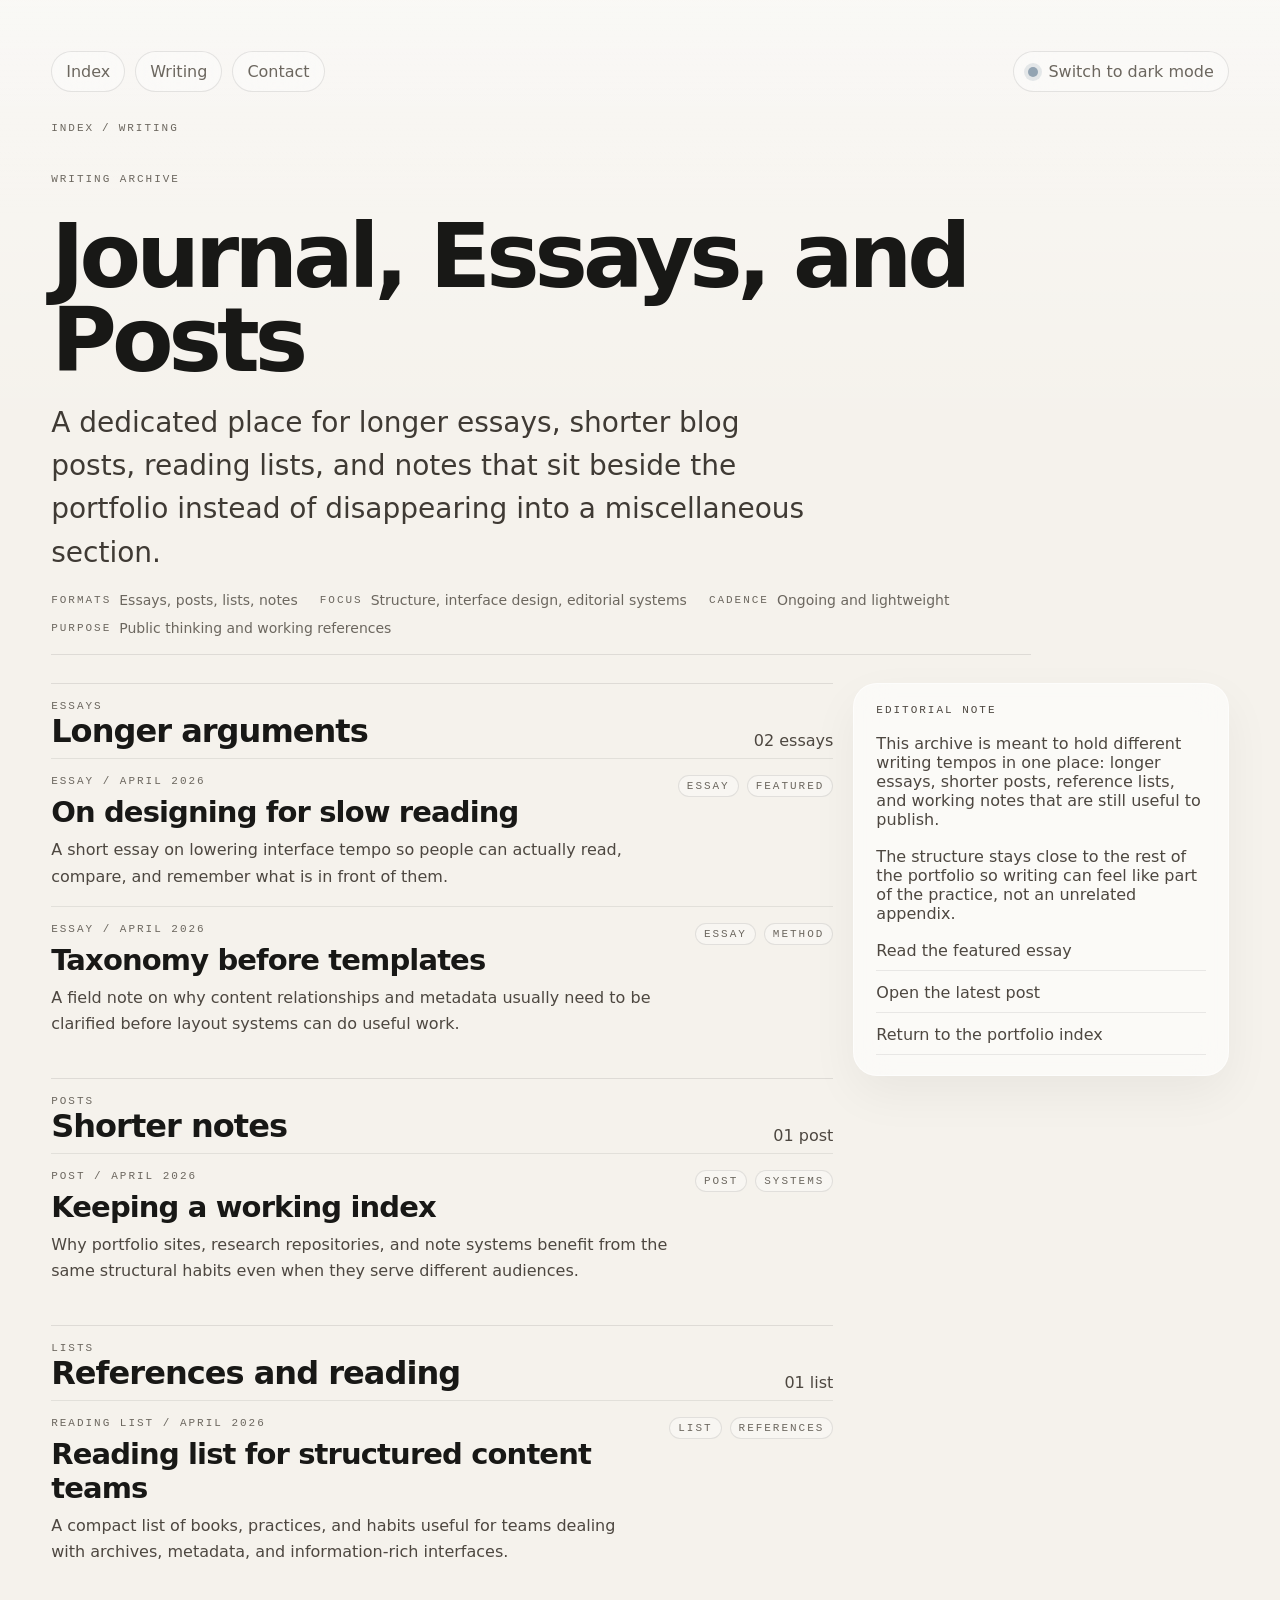
==== writing/index.html @ 93dd73b3 "Add theme toggle and writing archive" ====
<!DOCTYPE html>
<html lang="en">
<head>
  <meta charset="UTF-8">
  <meta name="viewport" content="width=device-width, initial-scale=1.0">
  <title>Writing Archive | Your Name</title>
  <meta
    name="description"
    content="Writing archive for essays, blog posts, notes, and reading lists."
  >
  <script>
    (function () {
      try {
        const storedTheme = localStorage.getItem("portfolio-theme");
        const theme = storedTheme || (window.matchMedia("(prefers-color-scheme: dark)").matches ? "dark" : "light");
        document.documentElement.dataset.theme = theme;
      } catch (error) {
        document.documentElement.dataset.theme = "light";
      }
    }());
  </script>
  <link rel="stylesheet" href="../styles.css">
</head>
<body class="detail-page writing-page">
  <div class="page-shell">
    <div class="utility-bar" aria-label="Site utilities">
      <nav class="utility-links" aria-label="Primary links">
        <a href="../index.html">Index</a>
        <a href="index.html">Writing</a>
        <a href="../index.html#contact">Contact</a>
      </nav>
      <button class="theme-toggle" type="button" data-theme-toggle aria-pressed="false">
        <span data-theme-label>Switch to dark mode</span>
      </button>
    </div>

    <nav class="breadcrumbs" aria-label="Breadcrumbs">
      <a href="../index.html">Index</a>
      <span>/</span>
      <span>Writing</span>
    </nav>

    <header class="detail-hero">
      <p class="detail-label">Writing Archive</p>
      <h1 class="detail-title">Journal, Essays, and Posts</h1>
      <p class="detail-summary">
        A dedicated place for longer essays, shorter blog posts, reading lists, and notes
        that sit beside the portfolio instead of disappearing into a miscellaneous section.
      </p>
      <div class="meta-row" aria-label="Writing metadata">
        <span><span class="meta-label">Formats</span> Essays, posts, lists, notes</span>
        <span><span class="meta-label">Focus</span> Structure, interface design, editorial systems</span>
        <span><span class="meta-label">Cadence</span> Ongoing and lightweight</span>
        <span><span class="meta-label">Purpose</span> Public thinking and working references</span>
      </div>
    </header>

    <main class="detail-main">
      <section class="writing-layout" aria-label="Writing archive layout">
        <div class="archive-column">
          <section class="archive-group" aria-labelledby="essays-heading">
            <div class="archive-group-head">
              <div>
                <p class="eyebrow">Essays</p>
                <h2 id="essays-heading" class="archive-group-title">Longer arguments</h2>
              </div>
              <p class="archive-group-note">02 essays</p>
            </div>

            <a class="archive-row" href="on-designing-for-slow-reading.html">
              <div class="archive-main">
                <p class="archive-meta">Essay / April 2026</p>
                <h3 class="archive-title">On designing for slow reading</h3>
                <p class="archive-summary">A short essay on lowering interface tempo so people can actually read, compare, and remember what is in front of them.</p>
              </div>
              <div class="item-meta">
                <span class="chip">essay</span>
                <span class="chip">featured</span>
              </div>
            </a>

            <a class="archive-row" href="taxonomy-before-templates.html">
              <div class="archive-main">
                <p class="archive-meta">Essay / April 2026</p>
                <h3 class="archive-title">Taxonomy before templates</h3>
                <p class="archive-summary">A field note on why content relationships and metadata usually need to be clarified before layout systems can do useful work.</p>
              </div>
              <div class="item-meta">
                <span class="chip">essay</span>
                <span class="chip">method</span>
              </div>
            </a>
          </section>

          <section class="archive-group" aria-labelledby="posts-heading">
            <div class="archive-group-head">
              <div>
                <p class="eyebrow">Posts</p>
                <h2 id="posts-heading" class="archive-group-title">Shorter notes</h2>
              </div>
              <p class="archive-group-note">01 post</p>
            </div>

            <a class="archive-row" href="keeping-a-working-index.html">
              <div class="archive-main">
                <p class="archive-meta">Post / April 2026</p>
                <h3 class="archive-title">Keeping a working index</h3>
                <p class="archive-summary">Why portfolio sites, research repositories, and note systems benefit from the same structural habits even when they serve different audiences.</p>
              </div>
              <div class="item-meta">
                <span class="chip">post</span>
                <span class="chip">systems</span>
              </div>
            </a>
          </section>

          <section class="archive-group" aria-labelledby="lists-heading">
            <div class="archive-group-head">
              <div>
                <p class="eyebrow">Lists</p>
                <h2 id="lists-heading" class="archive-group-title">References and reading</h2>
              </div>
              <p class="archive-group-note">01 list</p>
            </div>

            <a class="archive-row" href="reading-list-for-structured-content-teams.html">
              <div class="archive-main">
                <p class="archive-meta">Reading list / April 2026</p>
                <h3 class="archive-title">Reading list for structured content teams</h3>
                <p class="archive-summary">A compact list of books, practices, and habits useful for teams dealing with archives, metadata, and information-rich interfaces.</p>
              </div>
              <div class="item-meta">
                <span class="chip">list</span>
                <span class="chip">references</span>
              </div>
            </a>
          </section>
        </div>

        <aside class="glass-panel archive-sidebar" aria-label="Writing archive notes">
          <p class="eyebrow">Editorial Note</p>
          <p>
            This archive is meant to hold different writing tempos in one place: longer essays,
            shorter posts, reference lists, and working notes that are still useful to publish.
          </p>
          <p>
            The structure stays close to the rest of the portfolio so writing can feel like part of the practice,
            not an unrelated appendix.
          </p>
          <div class="archive-links">
            <a href="on-designing-for-slow-reading.html">Read the featured essay</a>
            <a href="keeping-a-working-index.html">Open the latest post</a>
            <a href="../index.html">Return to the portfolio index</a>
          </div>
        </aside>
      </section>
    </main>
  </div>

  <script src="../theme.js"></script>
</body>
</html>
---- styles.css ----
:root {
  --bg: #f5f2ec;
  --bg-top-left: rgba(152, 173, 183, 0.16);
  --bg-top-wash: rgba(255, 255, 255, 0.46);
  --bg-overlay: rgba(255, 255, 255, 0.18);
  --bg-panel: rgba(255, 255, 255, 0.58);
  --bg-panel-strong: rgba(255, 255, 255, 0.72);
  --panel-border: rgba(255, 255, 255, 0.56);
  --ink: #181816;
  --text-body: #3f3a34;
  --text-soft: #4d4740;
  --muted: #6c675f;
  --line: rgba(24, 24, 22, 0.1);
  --line-strong: rgba(24, 24, 22, 0.16);
  --line-soft: rgba(24, 24, 22, 0.08);
  --surface-hover: rgba(255, 255, 255, 0.42);
  --surface-hover-border: rgba(24, 24, 22, 0.14);
  --chip-bg: rgba(255, 255, 255, 0.34);
  --chip-border: rgba(24, 24, 22, 0.1);
  --accent-sage: #8fa08b;
  --accent-blue: #93a4b2;
  --accent-amber: #b59d7a;
  --accent-rose: #bb9b92;
  --accent-slate: #8a908f;
  --accent-olive: #9aa184;
  --shadow: 0 18px 48px rgba(24, 20, 12, 0.05);
  --radius-lg: 24px;
  --radius-md: 18px;
  --sans: system-ui, -apple-system, BlinkMacSystemFont, "Segoe UI", sans-serif;
  --mono: ui-monospace, SFMono-Regular, Menlo, Consolas, monospace;
}

* {
  box-sizing: border-box;
}

html {
  scroll-behavior: smooth;
}

html[data-theme="dark"] {
  color-scheme: dark;
  --bg: #141617;
  --bg-top-left: rgba(120, 146, 156, 0.18);
  --bg-top-wash: rgba(255, 255, 255, 0.04);
  --bg-overlay: rgba(255, 255, 255, 0.03);
  --bg-panel: rgba(23, 27, 29, 0.72);
  --bg-panel-strong: rgba(30, 35, 38, 0.82);
  --panel-border: rgba(255, 255, 255, 0.08);
  --ink: #f0ece5;
  --text-body: #d8d1c7;
  --text-soft: #c3bcaf;
  --muted: #9b958a;
  --line: rgba(240, 236, 229, 0.1);
  --line-strong: rgba(240, 236, 229, 0.18);
  --line-soft: rgba(240, 236, 229, 0.08);
  --surface-hover: rgba(255, 255, 255, 0.05);
  --surface-hover-border: rgba(240, 236, 229, 0.16);
  --chip-bg: rgba(255, 255, 255, 0.04);
  --chip-border: rgba(240, 236, 229, 0.12);
  --shadow: 0 24px 64px rgba(0, 0, 0, 0.28);
}

body {
  margin: 0;
  min-height: 100vh;
  color: var(--ink);
  font-family: var(--sans);
  background:
    radial-gradient(circle at top left, var(--bg-top-left), transparent 0 36%),
    linear-gradient(180deg, var(--bg-top-wash), transparent 26%),
    var(--bg);
}

body::before {
  content: "";
  position: fixed;
  inset: 0;
  pointer-events: none;
  background: linear-gradient(180deg, var(--bg-overlay), transparent 24%);
  opacity: 0.8;
}

a {
  color: inherit;
  text-decoration: none;
}

button,
input {
  font: inherit;
}

.page-shell {
  position: relative;
  padding: clamp(28px, 4vw, 60px) clamp(20px, 4vw, 64px) 88px;
  max-width: 1600px;
}

.utility-bar {
  display: flex;
  align-items: center;
  justify-content: space-between;
  gap: 16px;
  margin-bottom: 30px;
}

.utility-links {
  display: flex;
  flex-wrap: wrap;
  gap: 10px;
}

.utility-links a,
.theme-toggle {
  display: inline-flex;
  align-items: center;
  gap: 10px;
  padding: 10px 14px;
  border: 1px solid var(--chip-border);
  border-radius: 999px;
  background: var(--chip-bg);
  color: var(--muted);
  backdrop-filter: blur(18px);
  transition:
    background-color 180ms ease,
    border-color 180ms ease,
    color 180ms ease,
    padding-left 180ms ease;
}

.utility-links a:hover,
.utility-links a:focus-visible,
.theme-toggle:hover,
.theme-toggle:focus-visible {
  padding-left: 18px;
  color: var(--ink);
  background: var(--surface-hover);
  border-color: var(--surface-hover-border);
  outline: none;
}

.theme-toggle {
  cursor: pointer;
}

.theme-toggle::before {
  content: "";
  width: 10px;
  height: 10px;
  border-radius: 999px;
  background: var(--accent-blue);
  box-shadow: 0 0 0 4px color-mix(in srgb, var(--accent-blue) 22%, transparent);
}

html[data-theme="dark"] .theme-toggle::before {
  background: var(--accent-amber);
  box-shadow: 0 0 0 4px color-mix(in srgb, var(--accent-amber) 26%, transparent);
}

.hero,
.detail-hero {
  display: grid;
  gap: 18px;
  max-width: 980px;
}

.eyebrow,
.meta-label,
.section-index,
.section-label,
.section-count,
.group-count,
.chip,
.search-count,
.legend-label,
.detail-label,
.breadcrumbs,
.detail-row dt,
.related-label,
.card-kicker,
.footer-note {
  font-family: var(--mono);
  font-size: 11px;
  letter-spacing: 0.18em;
  text-transform: uppercase;
}

.eyebrow,
.meta-label,
.panel-note,
.section-label,
.section-index,
.section-count,
.group-count,
.search-count,
.detail-label,
.breadcrumbs,
.detail-row dt,
.related-label,
.card-kicker,
.footer-note {
  color: var(--muted);
}

.hero-title,
.detail-title {
  margin: 0;
  font-weight: 640;
  letter-spacing: -0.055em;
  line-height: 0.94;
}

.hero-title {
  font-size: clamp(54px, 10vw, 116px);
}

.detail-title {
  font-size: clamp(42px, 7vw, 92px);
}

.hero-summary,
.detail-summary {
  margin: 0;
  max-width: 760px;
  font-size: clamp(19px, 2.3vw, 28px);
  line-height: 1.55;
  color: var(--text-body);
}

.meta-row {
  display: flex;
  flex-wrap: wrap;
  gap: 12px 22px;
  padding-bottom: 18px;
  border-bottom: 1px solid var(--line);
  color: var(--muted);
  font-size: 14px;
}

.meta-row span {
  display: inline-flex;
  align-items: center;
  gap: 8px;
}

.top-panels {
  display: grid;
  grid-template-columns: minmax(0, 1.3fr) minmax(280px, 0.8fr);
  gap: 20px;
  margin-top: 28px;
}

.glass-panel,
.card {
  border: 1px solid var(--panel-border);
  border-radius: var(--radius-lg);
  background: var(--bg-panel);
  box-shadow: var(--shadow);
  backdrop-filter: blur(18px);
}

.glass-panel {
  padding: 20px 22px;
}

.panel-head {
  display: flex;
  justify-content: space-between;
  gap: 16px;
  align-items: baseline;
}

.panel-head .eyebrow,
.summary-panel .eyebrow,
.legend-label,
.legend-text,
.summary-copy,
.panel-note,
.search-empty {
  margin: 0;
}

.summary-copy,
.legend-text,
.card p,
.detail-row dd,
.related-links a {
  color: var(--text-soft);
  line-height: 1.6;
}

.legend-grid {
  display: grid;
  grid-template-columns: repeat(2, minmax(0, 1fr));
  gap: 16px 18px;
  margin-top: 18px;
}

.legend-item {
  display: grid;
  grid-template-columns: 14px minmax(0, 1fr);
  gap: 12px;
  align-items: start;
}

.legend-swatch {
  width: 10px;
  height: 10px;
  margin-top: 5px;
  border-radius: 999px;
  background: var(--legend-color, var(--accent-slate));
  box-shadow: 0 0 0 4px color-mix(in srgb, var(--legend-color, var(--accent-slate)) 18%, white);
}

.legend-label {
  margin: 0 0 4px;
}

.summary-panel {
  align-content: start;
}

.overview-grid {
  display: grid;
  grid-template-columns: repeat(auto-fit, minmax(240px, 1fr));
  gap: 16px;
  margin-top: 20px;
}

.overview-card {
  min-height: 226px;
}

.overview-card .card-kicker,
.overview-card h2,
.overview-card p {
  margin: 0;
}

.overview-card h2 {
  margin-top: 10px;
  font-size: 22px;
  font-weight: 560;
  letter-spacing: -0.03em;
}

.overview-card p {
  margin-top: 10px;
  color: var(--text-soft);
  line-height: 1.6;
}

.overview-links {
  display: grid;
  gap: 10px;
  margin-top: 16px;
}

.overview-links a {
  padding-bottom: 8px;
  border-bottom: 1px solid var(--line-soft);
  color: var(--text-soft);
  transition: color 180ms ease, padding-left 180ms ease;
}

.overview-links a:hover,
.overview-links a:focus-visible {
  padding-left: 8px;
  color: var(--ink);
  outline: none;
}

.search-block {
  margin-top: 34px;
}

.search-label {
  display: inline-block;
  margin-bottom: 10px;
  color: var(--muted);
  font-size: 13px;
}

.search-row {
  display: flex;
  align-items: flex-end;
  gap: 20px;
  padding-bottom: 10px;
  border-bottom: 1px solid var(--line-strong);
}

.search-row input {
  flex: 1;
  min-width: 0;
  padding: 4px 0;
  border: 0;
  background: transparent;
  color: var(--ink);
  font-size: clamp(20px, 3vw, 30px);
  outline: none;
}

.search-row input::placeholder {
  color: #9f988d;
}

.explorer {
  display: grid;
  gap: 14px;
  margin-top: 28px;
}

.section {
  padding-top: 6px;
  border-top: 1px solid var(--line);
  animation: reveal 0.72s ease both;
  animation-delay: calc(var(--stagger, 0) * 70ms);
}

.section-header,
.group-header {
  width: 100%;
  padding: 0;
  border: 0;
  background: transparent;
  color: inherit;
  text-align: left;
  cursor: pointer;
}

.section-header {
  display: grid;
  grid-template-columns: 8px minmax(52px, 70px) minmax(0, 1fr) auto auto;
  align-items: center;
  gap: 18px;
  padding: 18px 0;
}

.section-accent {
  width: 4px;
  height: 44px;
  border-radius: 999px;
  background: var(--section-accent, var(--accent-blue));
}

.section-copy {
  display: grid;
  gap: 6px;
}

.section-copy-top {
  display: flex;
  gap: 12px;
  align-items: baseline;
  flex-wrap: wrap;
}

.section-title {
  margin: 0;
  font-size: clamp(24px, 3vw, 35px);
  font-weight: 560;
  letter-spacing: -0.04em;
}

.section-subtitle,
.group-subtitle,
.item-subtitle {
  margin: 0;
  color: var(--muted);
  line-height: 1.55;
}

.section-body {
  display: grid;
  gap: 12px;
  padding: 4px 0 6px 78px;
}

.group {
  border-top: 1px solid var(--line-soft);
}

.group-header {
  display: grid;
  grid-template-columns: minmax(0, 1fr) auto auto;
  align-items: center;
  gap: 16px;
  padding: 16px 0 14px;
}

.group-copy {
  display: grid;
  gap: 4px;
}

.group-title,
.item-title {
  margin: 0;
  letter-spacing: -0.02em;
}

.group-title {
  font-size: 16px;
  font-weight: 530;
}

.group-items {
  display: grid;
}

.item-row {
  display: grid;
  grid-template-columns: minmax(0, 1fr) auto;
  gap: 16px;
  align-items: start;
  padding: 14px 0;
  border-top: 1px solid var(--line-soft);
  transition:
    background-color 180ms ease,
    border-color 180ms ease,
    padding-left 180ms ease;
}

.item-row.is-link:hover,
.item-row.is-link:focus-visible {
  padding-left: 10px;
  background: var(--surface-hover);
  border-color: var(--surface-hover-border);
  outline: none;
}

.item-main {
  min-width: 0;
  display: grid;
  gap: 6px;
}

.item-top {
  display: flex;
  flex-wrap: wrap;
  align-items: center;
  gap: 10px;
}

.item-title {
  font-size: 17px;
  font-weight: 520;
}

.item-meta {
  display: flex;
  flex-wrap: wrap;
  justify-content: flex-end;
  align-items: center;
  gap: 8px;
}

.status-dot {
  width: 8px;
  height: 8px;
  border-radius: 999px;
  background: var(--status-color, var(--accent-slate));
}

.chip {
  display: inline-flex;
  align-items: center;
  padding: 4px 8px;
  border: 1px solid var(--chip-border);
  border-radius: 999px;
  background: var(--chip-bg);
  color: var(--muted);
}

.chevron,
.group-chevron {
  width: 10px;
  height: 10px;
  border-right: 1.5px solid var(--muted);
  border-bottom: 1.5px solid var(--muted);
  transition: transform 180ms ease;
}

.chevron {
  transform: rotate(45deg);
}

.group-chevron {
  transform: rotate(45deg) scale(0.9);
}

.section-header[aria-expanded="true"] .chevron,
.group-header[aria-expanded="true"] .group-chevron {
  transform: rotate(225deg);
}

.breadcrumbs {
  display: flex;
  flex-wrap: wrap;
  gap: 8px;
  margin: 0 0 28px;
}

.breadcrumbs a {
  transition: color 180ms ease;
}

.breadcrumbs a:hover,
.breadcrumbs a:focus-visible {
  color: var(--ink);
  outline: none;
}

.detail-page .page-shell {
  padding-top: clamp(28px, 4vw, 54px);
}

.detail-main {
  margin-top: 26px;
}

.detail-rows {
  margin: 30px 0 0;
}

.detail-row {
  display: grid;
  grid-template-columns: minmax(140px, 180px) minmax(0, 1fr);
  gap: 24px;
  padding: 16px 0;
  border-top: 1px solid var(--line);
}

.detail-row:last-child {
  border-bottom: 1px solid var(--line);
}

.detail-row dd {
  margin: 0;
}

.card-grid {
  display: grid;
  grid-template-columns: repeat(4, minmax(0, 1fr));
  gap: 16px;
  margin-top: 28px;
}

.card {
  min-height: 190px;
  padding: 18px;
}

.card h2,
.related-block h2 {
  margin: 10px 0 8px;
  font-size: 20px;
  font-weight: 560;
  letter-spacing: -0.03em;
}

.related-block {
  margin-top: 24px;
  padding: 18px 22px;
}

.related-links {
  display: grid;
  gap: 12px;
  margin-top: 14px;
}

.related-links a {
  display: inline-flex;
  align-items: center;
  gap: 10px;
  padding-bottom: 10px;
  border-bottom: 1px solid var(--line-soft);
}

.writing-layout {
  display: grid;
  grid-template-columns: minmax(0, 1.5fr) minmax(280px, 0.72fr);
  gap: 20px;
  margin-top: 28px;
  align-items: start;
}

.archive-column {
  display: grid;
  gap: 24px;
}

.archive-group {
  padding-top: 6px;
  border-top: 1px solid var(--line);
}

.archive-group-head {
  display: flex;
  justify-content: space-between;
  gap: 16px;
  align-items: end;
  padding: 10px 0 8px;
}

.archive-group-head .eyebrow,
.archive-group-note,
.archive-meta,
.post-list,
.post-note p,
.archive-sidebar p,
.archive-links a,
.archive-summary {
  margin: 0;
}

.archive-group-title,
.archive-title,
.post-section h2 {
  margin: 0;
  font-weight: 560;
  letter-spacing: -0.03em;
}

.archive-group-title {
  font-size: clamp(24px, 2.6vw, 32px);
}

.archive-group-note,
.archive-meta,
.post-list,
.post-note p,
.archive-sidebar p,
.archive-links a,
.archive-summary,
.post-article p {
  color: var(--text-soft);
}

.archive-row {
  display: grid;
  grid-template-columns: minmax(0, 1fr) auto;
  gap: 16px;
  align-items: start;
  padding: 16px 0;
  border-top: 1px solid var(--line-soft);
  transition:
    background-color 180ms ease,
    border-color 180ms ease,
    padding-left 180ms ease;
}

.archive-row:hover,
.archive-row:focus-visible {
  padding-left: 10px;
  background: var(--surface-hover);
  border-color: var(--surface-hover-border);
  outline: none;
}

.archive-main {
  display: grid;
  gap: 8px;
  min-width: 0;
}

.archive-meta,
.post-meta-row {
  font-family: var(--mono);
  font-size: 11px;
  letter-spacing: 0.18em;
  text-transform: uppercase;
  color: var(--muted);
}

.archive-title {
  font-size: clamp(21px, 2.5vw, 29px);
}

.archive-summary {
  line-height: 1.65;
}

.archive-sidebar {
  display: grid;
  gap: 18px;
  position: sticky;
  top: 24px;
}

.archive-links {
  display: grid;
  gap: 12px;
}

.archive-links a {
  display: inline-flex;
  align-items: center;
  gap: 10px;
  padding-bottom: 10px;
  border-bottom: 1px solid var(--line-soft);
}

.post-meta-row {
  display: flex;
  flex-wrap: wrap;
  gap: 12px 22px;
  margin-top: 20px;
  padding-bottom: 18px;
  border-bottom: 1px solid var(--line);
}

.post-meta-row span {
  display: inline-flex;
  align-items: center;
  gap: 8px;
}

.post-article {
  max-width: 860px;
  margin-top: 30px;
}

.post-article p {
  margin: 0 0 18px;
  font-size: 18px;
  line-height: 1.85;
}

.post-section {
  margin-top: 28px;
  padding-top: 24px;
  border-top: 1px solid var(--line-soft);
}

.post-section h2 {
  margin-bottom: 14px;
  font-size: clamp(24px, 2.6vw, 32px);
}

.post-note {
  margin-top: 26px;
}

.post-list {
  padding-left: 20px;
  line-height: 1.8;
}

.post-list li {
  margin-bottom: 12px;
}

.footer-note {
  margin-top: 34px;
}

.search-empty {
  margin-top: 18px;
}

.is-hidden {
  display: none !important;
}

@keyframes reveal {
  from {
    opacity: 0;
    transform: translateY(8px);
  }

  to {
    opacity: 1;
    transform: translateY(0);
  }
}

@media (max-width: 1024px) {
  .top-panels,
  .card-grid {
    grid-template-columns: repeat(2, minmax(0, 1fr));
  }

  .writing-layout {
    grid-template-columns: minmax(0, 1fr);
  }

  .archive-sidebar {
    position: static;
  }
}

@media (max-width: 760px) {
  .top-panels,
  .card-grid {
    grid-template-columns: minmax(0, 1fr);
  }

  .utility-bar,
  .panel-head,
  .search-row,
  .section-header,
  .group-header,
  .item-row,
  .detail-row,
  .archive-row,
  .writing-layout {
    grid-template-columns: minmax(0, 1fr);
  }

  .utility-bar,
  .panel-head,
  .search-row {
    display: grid;
  }

  .section-header,
  .group-header,
  .item-row {
    gap: 12px;
  }

  .section-accent,
  .section-index,
  .group-count,
  .section-count,
  .chevron,
  .group-chevron {
    order: -1;
  }

  .section-body {
    padding-left: 0;
  }

  .legend-grid {
    grid-template-columns: minmax(0, 1fr);
  }

  .item-meta {
    justify-content: flex-start;
  }

  .detail-row,
  .archive-group-head,
  .post-meta-row {
    gap: 10px;
  }
}
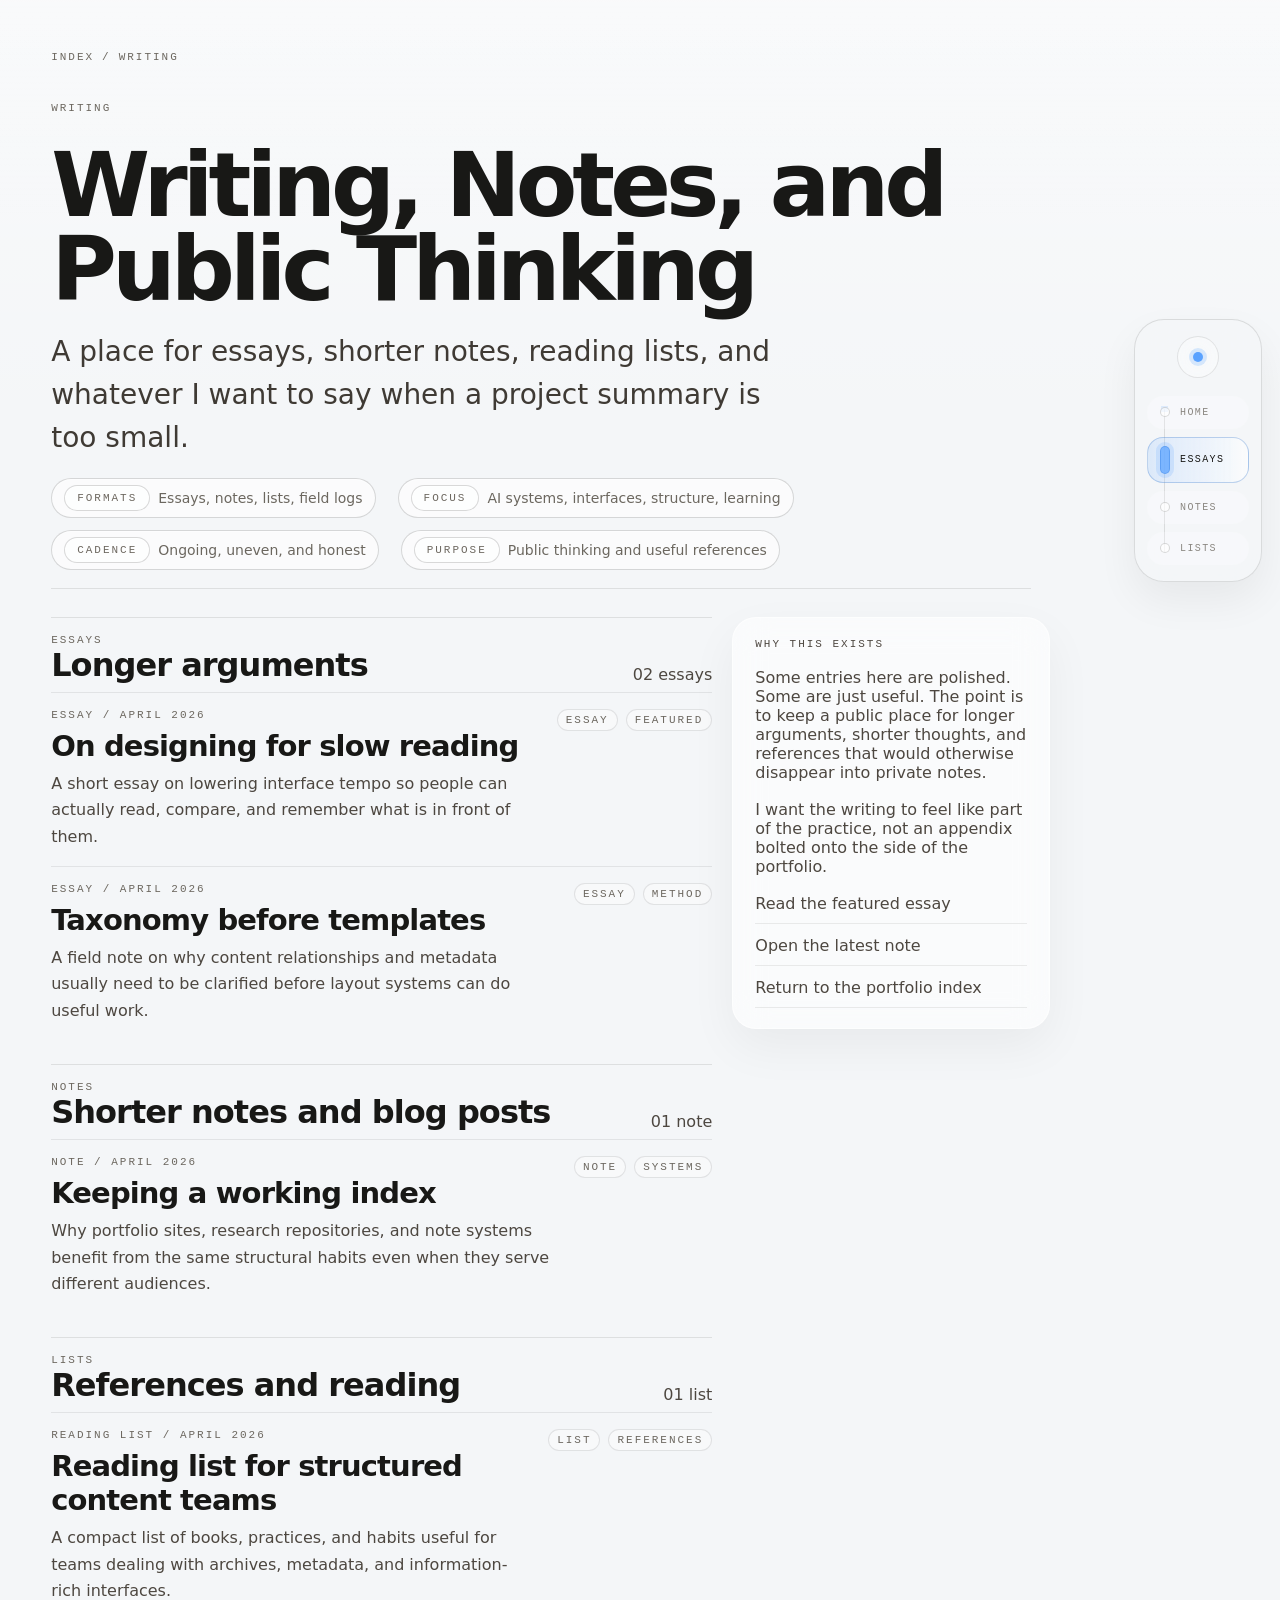
==== commit 367813c5: "Refactor writing archive and theme navigation - Updated page titles and descriptions for clarity and" ====
--- a/writing/index.html
+++ b/writing/index.html
@@ -3,10 +3,10 @@
 <head>
   <meta charset="UTF-8">
   <meta name="viewport" content="width=device-width, initial-scale=1.0">
-  <title>Writing Archive | Your Name</title>
+  <title>Writing and Notes | Yash Agrawal</title>
   <meta
     name="description"
-    content="Writing archive for essays, blog posts, notes, and reading lists."
+    content="Writing archive for essays, notes, reading lists, and public working thoughts."
   >
   <script>
     (function () {
@@ -22,18 +22,33 @@
   <link rel="stylesheet" href="../styles.css">
 </head>
 <body class="detail-page writing-page">
-  <div class="page-shell">
-    <div class="utility-bar" aria-label="Site utilities">
-      <nav class="utility-links" aria-label="Primary links">
-        <a href="../index.html">Index</a>
-        <a href="index.html">Writing</a>
-        <a href="../index.html#contact">Contact</a>
-      </nav>
+  <aside class="side-rail" aria-label="Writing navigation">
+    <div class="side-rail-shell">
       <button class="theme-toggle" type="button" data-theme-toggle aria-pressed="false">
         <span data-theme-label>Switch to dark mode</span>
       </button>
+      <nav class="rail-nav">
+        <a class="rail-link" href="../index.html">
+          <span class="rail-dot" aria-hidden="true"></span>
+          <span class="rail-link-text">Home</span>
+        </a>
+        <a class="rail-link" href="#essays">
+          <span class="rail-dot" aria-hidden="true"></span>
+          <span class="rail-link-text">Essays</span>
+        </a>
+        <a class="rail-link" href="#notes">
+          <span class="rail-dot" aria-hidden="true"></span>
+          <span class="rail-link-text">Notes</span>
+        </a>
+        <a class="rail-link" href="#lists">
+          <span class="rail-dot" aria-hidden="true"></span>
+          <span class="rail-link-text">Lists</span>
+        </a>
+      </nav>
     </div>
+  </aside>
 
+  <div class="page-shell">
     <nav class="breadcrumbs" aria-label="Breadcrumbs">
       <a href="../index.html">Index</a>
       <span>/</span>
@@ -41,24 +56,23 @@
     </nav>
 
     <header class="detail-hero">
-      <p class="detail-label">Writing Archive</p>
-      <h1 class="detail-title">Journal, Essays, and Posts</h1>
+      <p class="detail-label">Writing</p>
+      <h1 class="detail-title">Writing, Notes, and Public Thinking</h1>
       <p class="detail-summary">
-        A dedicated place for longer essays, shorter blog posts, reading lists, and notes
-        that sit beside the portfolio instead of disappearing into a miscellaneous section.
+        A place for essays, shorter notes, reading lists, and whatever I want to say when a project summary is too small.
       </p>
       <div class="meta-row" aria-label="Writing metadata">
-        <span><span class="meta-label">Formats</span> Essays, posts, lists, notes</span>
-        <span><span class="meta-label">Focus</span> Structure, interface design, editorial systems</span>
-        <span><span class="meta-label">Cadence</span> Ongoing and lightweight</span>
-        <span><span class="meta-label">Purpose</span> Public thinking and working references</span>
+        <span><span class="meta-label">Formats</span> Essays, notes, lists, field logs</span>
+        <span><span class="meta-label">Focus</span> AI systems, interfaces, structure, learning</span>
+        <span><span class="meta-label">Cadence</span> Ongoing, uneven, and honest</span>
+        <span><span class="meta-label">Purpose</span> Public thinking and useful references</span>
       </div>
     </header>
 
     <main class="detail-main">
       <section class="writing-layout" aria-label="Writing archive layout">
         <div class="archive-column">
-          <section class="archive-group" aria-labelledby="essays-heading">
+          <section id="essays" class="archive-group" aria-labelledby="essays-heading">
             <div class="archive-group-head">
               <div>
                 <p class="eyebrow">Essays</p>
@@ -92,29 +106,29 @@
             </a>
           </section>
 
-          <section class="archive-group" aria-labelledby="posts-heading">
+          <section id="notes" class="archive-group" aria-labelledby="notes-heading">
             <div class="archive-group-head">
               <div>
-                <p class="eyebrow">Posts</p>
-                <h2 id="posts-heading" class="archive-group-title">Shorter notes</h2>
+                <p class="eyebrow">Notes</p>
+                <h2 id="notes-heading" class="archive-group-title">Shorter notes and blog posts</h2>
               </div>
-              <p class="archive-group-note">01 post</p>
+              <p class="archive-group-note">01 note</p>
             </div>
 
             <a class="archive-row" href="keeping-a-working-index.html">
               <div class="archive-main">
-                <p class="archive-meta">Post / April 2026</p>
+                <p class="archive-meta">Note / April 2026</p>
                 <h3 class="archive-title">Keeping a working index</h3>
                 <p class="archive-summary">Why portfolio sites, research repositories, and note systems benefit from the same structural habits even when they serve different audiences.</p>
               </div>
               <div class="item-meta">
-                <span class="chip">post</span>
+                <span class="chip">note</span>
                 <span class="chip">systems</span>
               </div>
             </a>
           </section>
 
-          <section class="archive-group" aria-labelledby="lists-heading">
+          <section id="lists" class="archive-group" aria-labelledby="lists-heading">
             <div class="archive-group-head">
               <div>
                 <p class="eyebrow">Lists</p>
@@ -138,18 +152,16 @@
         </div>
 
         <aside class="glass-panel archive-sidebar" aria-label="Writing archive notes">
-          <p class="eyebrow">Editorial Note</p>
+          <p class="eyebrow">Why This Exists</p>
           <p>
-            This archive is meant to hold different writing tempos in one place: longer essays,
-            shorter posts, reference lists, and working notes that are still useful to publish.
+            Some entries here are polished. Some are just useful. The point is to keep a public place for longer arguments, shorter thoughts, and references that would otherwise disappear into private notes.
           </p>
           <p>
-            The structure stays close to the rest of the portfolio so writing can feel like part of the practice,
-            not an unrelated appendix.
+            I want the writing to feel like part of the practice, not an appendix bolted onto the side of the portfolio.
           </p>
           <div class="archive-links">
             <a href="on-designing-for-slow-reading.html">Read the featured essay</a>
-            <a href="keeping-a-working-index.html">Open the latest post</a>
+            <a href="keeping-a-working-index.html">Open the latest note</a>
             <a href="../index.html">Return to the portfolio index</a>
           </div>
         </aside>
--- a/styles.css
+++ b/styles.css
@@ -1,6 +1,6 @@
 :root {
-  --bg: #f5f2ec;
-  --bg-top-left: rgba(152, 173, 183, 0.16);
+  --bg: #f4f6f8;
+  --bg-top-left: rgba(120, 180, 195, 0.18);
   --bg-top-wash: rgba(255, 255, 255, 0.46);
   --bg-overlay: rgba(255, 255, 255, 0.18);
   --bg-panel: rgba(255, 255, 255, 0.58);
@@ -17,12 +17,17 @@
   --surface-hover-border: rgba(24, 24, 22, 0.14);
   --chip-bg: rgba(255, 255, 255, 0.34);
   --chip-border: rgba(24, 24, 22, 0.1);
-  --accent-sage: #8fa08b;
-  --accent-blue: #93a4b2;
-  --accent-amber: #b59d7a;
-  --accent-rose: #bb9b92;
-  --accent-slate: #8a908f;
-  --accent-olive: #9aa184;
+  --accent-sage: #4fb6a6;
+  --accent-blue: #5aa2ff;
+  --accent-amber: #f2a25c;
+  --accent-rose: #f28da1;
+  --accent-slate: #8b98a5;
+  --accent-olive: #5fbf8a;
+  --meta-teal: #4fb6a6;
+  --meta-sky: #5aa2ff;
+  --meta-green: #5fbf8a;
+  --meta-amber: #f2a25c;
+  --meta-rose: #f28da1;
   --shadow: 0 18px 48px rgba(24, 20, 12, 0.05);
   --radius-lg: 24px;
   --radius-md: 18px;
@@ -40,8 +45,8 @@
 
 html[data-theme="dark"] {
   color-scheme: dark;
-  --bg: #141617;
-  --bg-top-left: rgba(120, 146, 156, 0.18);
+  --bg: #14181c;
+  --bg-top-left: rgba(110, 170, 190, 0.2);
   --bg-top-wash: rgba(255, 255, 255, 0.04);
   --bg-overlay: rgba(255, 255, 255, 0.03);
   --bg-panel: rgba(23, 27, 29, 0.72);
@@ -59,6 +64,17 @@
   --chip-bg: rgba(255, 255, 255, 0.04);
   --chip-border: rgba(240, 236, 229, 0.12);
   --shadow: 0 24px 64px rgba(0, 0, 0, 0.28);
+  --accent-sage: #68e0d2;
+  --accent-blue: #79b7ff;
+  --accent-amber: #f7bc86;
+  --accent-rose: #f8adbd;
+  --accent-slate: #9aabb8;
+  --accent-olive: #78e3a8;
+  --meta-teal: #68e0d2;
+  --meta-sky: #79b7ff;
+  --meta-green: #78e3a8;
+  --meta-amber: #f7bc86;
+  --meta-rose: #f8adbd;
 }
 
 body {
@@ -66,6 +82,8 @@
   min-height: 100vh;
   color: var(--ink);
   font-family: var(--sans);
+  overflow-x: hidden;
+  overflow-wrap: break-word;
   background:
     radial-gradient(circle at top left, var(--bg-top-left), transparent 0 36%),
     linear-gradient(180deg, var(--bg-top-wash), transparent 26%),
@@ -93,25 +111,17 @@
 
 .page-shell {
   position: relative;
-  padding: clamp(28px, 4vw, 60px) clamp(20px, 4vw, 64px) 88px;
+  padding: clamp(28px, 4vw, 60px) clamp(16px, 4vw, 64px) 88px;
   max-width: 1600px;
-}
-
-.utility-bar {
-  display: flex;
-  align-items: center;
-  justify-content: space-between;
-  gap: 16px;
-  margin-bottom: 30px;
-}
-
-.utility-links {
-  display: flex;
-  flex-wrap: wrap;
-  gap: 10px;
-}
-
-.utility-links a,
+  width: 100%;
+  margin: 0 auto;
+}
+
+.page-home .page-shell,
+.detail-page .page-shell {
+  padding-right: clamp(144px, 18vw, 236px);
+}
+
 .theme-toggle {
   display: inline-flex;
   align-items: center;
@@ -126,22 +136,186 @@
     background-color 180ms ease,
     border-color 180ms ease,
     color 180ms ease,
-    padding-left 180ms ease;
-}
-
-.utility-links a:hover,
-.utility-links a:focus-visible,
+    transform 180ms ease;
+}
+
 .theme-toggle:hover,
 .theme-toggle:focus-visible {
-  padding-left: 18px;
   color: var(--ink);
   background: var(--surface-hover);
   border-color: var(--surface-hover-border);
+  transform: translateY(-1px);
   outline: none;
 }
 
 .theme-toggle {
   cursor: pointer;
+}
+
+.side-rail {
+  position: fixed;
+  top: 24px;
+  right: 18px;
+  bottom: 24px;
+  z-index: 30;
+  display: flex;
+  align-items: center;
+}
+
+.side-rail-shell {
+  --rail-progress: 0;
+  position: relative;
+  display: grid;
+  align-items: start;
+  gap: 18px;
+  width: clamp(126px, 10vw, 150px);
+  padding: 16px 12px;
+  border: 1px solid color-mix(in srgb, var(--line-strong) 75%, transparent);
+  border-radius: 30px;
+  background: color-mix(in srgb, var(--bg) 84%, transparent);
+  box-shadow: 0 18px 42px rgba(24, 20, 12, 0.06);
+  backdrop-filter: blur(18px);
+}
+
+.side-rail .theme-toggle {
+  position: relative;
+  justify-content: center;
+  width: 42px;
+  height: 42px;
+  padding: 0;
+  border-radius: 999px;
+  margin: 0 auto;
+}
+
+.side-rail .theme-toggle [data-theme-label] {
+  position: absolute;
+  width: 1px;
+  height: 1px;
+  padding: 0;
+  margin: -1px;
+  overflow: hidden;
+  clip: rect(0, 0, 0, 0);
+  white-space: nowrap;
+  border: 0;
+}
+
+.rail-nav {
+  position: relative;
+  display: grid;
+  gap: 8px;
+  width: 100%;
+}
+
+.rail-nav::before,
+.rail-nav::after {
+  content: "";
+  position: absolute;
+  left: 17px;
+  width: 1px;
+  border-radius: 999px;
+  pointer-events: none;
+}
+
+.rail-nav::before {
+  top: 13px;
+  bottom: 13px;
+  background: color-mix(in srgb, var(--line-strong) 76%, transparent);
+}
+
+.rail-nav::after {
+  top: 13px;
+  height: calc((100% - 26px) * var(--rail-progress, 0));
+  background: linear-gradient(
+    180deg,
+    color-mix(in srgb, var(--accent-blue) 75%, white 10%),
+    color-mix(in srgb, var(--accent-sage) 72%, white 10%)
+  );
+  box-shadow: 0 0 0 3px color-mix(in srgb, var(--accent-blue) 16%, transparent);
+}
+
+.rail-link {
+  position: relative;
+  display: grid;
+  grid-template-columns: 10px minmax(0, 1fr);
+  align-items: center;
+  gap: 10px;
+  width: 100%;
+  padding: 8px 10px 8px 12px;
+  border: 1px solid transparent;
+  border-radius: 16px;
+  color: var(--muted);
+  background: color-mix(in srgb, var(--bg-panel) 42%, transparent);
+  transition:
+    transform 180ms ease,
+    color 180ms ease,
+    background-color 180ms ease,
+    border-color 180ms ease;
+}
+
+.rail-dot {
+  position: relative;
+  z-index: 1;
+  width: 10px;
+  height: 10px;
+  border-radius: 999px;
+  border: 1px solid var(--line-strong);
+  background: color-mix(in srgb, var(--bg-panel-strong) 82%, transparent);
+  transition:
+    height 180ms ease,
+    background-color 180ms ease,
+    border-color 180ms ease,
+    box-shadow 180ms ease;
+}
+
+.rail-link-text {
+  position: static;
+  transform: none;
+  padding: 0;
+  border: 0;
+  background: transparent;
+  color: inherit;
+  font-family: var(--mono);
+  font-size: 10px;
+  letter-spacing: 0.14em;
+  text-transform: uppercase;
+  white-space: normal;
+  line-height: 1.5;
+  opacity: 0.78;
+  pointer-events: none;
+  transition: opacity 180ms ease;
+}
+
+.rail-link:hover,
+.rail-link:focus-visible,
+.rail-link.is-active {
+  color: var(--ink);
+  outline: none;
+  border-color: color-mix(in srgb, var(--accent-blue) 28%, var(--chip-border));
+  background: linear-gradient(
+    90deg,
+    color-mix(in srgb, var(--accent-blue) 16%, transparent),
+    color-mix(in srgb, var(--bg-panel-strong) 76%, transparent)
+  );
+}
+
+.rail-link:hover,
+.rail-link:focus-visible {
+  transform: translateX(-2px);
+}
+
+.rail-link:hover .rail-dot,
+.rail-link:focus-visible .rail-dot,
+.rail-link.is-active .rail-dot {
+  height: 28px;
+  border-color: color-mix(in srgb, var(--accent-blue) 70%, var(--line-strong));
+  background: color-mix(in srgb, var(--accent-blue) 78%, white 10%);
+  box-shadow: 0 0 0 4px color-mix(in srgb, var(--accent-blue) 18%, transparent);
+}
+
+.rail-link:hover .rail-link-text,
+.rail-link:focus-visible .rail-link-text,
+.rail-link.is-active .rail-link-text {
+  opacity: 1;
 }
 
 .theme-toggle::before {
@@ -165,15 +339,30 @@
   max-width: 980px;
 }
 
+.page-home .hero {
+  max-width: none;
+}
+
+.hero-layout {
+  display: grid;
+  grid-template-columns: minmax(0, 1.12fr) minmax(320px, 0.88fr);
+  gap: 24px;
+  align-items: start;
+}
+
+.hero-copy {
+  display: grid;
+  gap: 18px;
+  min-width: 0;
+  max-width: 760px;
+}
+
 .eyebrow,
 .meta-label,
 .section-index,
 .section-label,
 .section-count,
-.group-count,
 .chip,
-.search-count,
-.legend-label,
 .detail-label,
 .breadcrumbs,
 .detail-row dt,
@@ -188,12 +377,9 @@
 
 .eyebrow,
 .meta-label,
-.panel-note,
 .section-label,
 .section-index,
 .section-count,
-.group-count,
-.search-count,
 .detail-label,
 .breadcrumbs,
 .detail-row dt,
@@ -212,11 +398,11 @@
 }
 
 .hero-title {
-  font-size: clamp(54px, 10vw, 116px);
+  font-size: clamp(36px, 10vw, 116px);
 }
 
 .detail-title {
-  font-size: clamp(42px, 7vw, 92px);
+  font-size: clamp(30px, 7vw, 92px);
 }
 
 .hero-summary,
@@ -242,13 +428,15 @@
   display: inline-flex;
   align-items: center;
   gap: 8px;
-}
-
-.top-panels {
-  display: grid;
-  grid-template-columns: minmax(0, 1.3fr) minmax(280px, 0.8fr);
-  gap: 20px;
-  margin-top: 28px;
+  padding: 6px 12px;
+  border-radius: 999px;
+  border: 1px solid var(--line-strong);
+  background: color-mix(in srgb, var(--bg-panel-strong) 82%, transparent);
+  box-shadow: inset 0 1px 0 color-mix(in srgb, white 50%, transparent);
+}
+
+html[data-theme="dark"] .meta-row span {
+  box-shadow: inset 0 1px 0 rgba(255, 255, 255, 0.06);
 }
 
 .glass-panel,
@@ -272,17 +460,6 @@
 }
 
 .panel-head .eyebrow,
-.summary-panel .eyebrow,
-.legend-label,
-.legend-text,
-.summary-copy,
-.panel-note,
-.search-empty {
-  margin: 0;
-}
-
-.summary-copy,
-.legend-text,
 .card p,
 .detail-row dd,
 .related-links a {
@@ -290,132 +467,277 @@
   line-height: 1.6;
 }
 
-.legend-grid {
+.explorer {
+  display: grid;
+  gap: 14px;
+  margin-top: 28px;
+}
+
+.explorer-lanes {
+  gap: 18px;
+  margin-top: 20px;
+}
+
+.hero-board {
+  display: grid;
+  grid-template-columns: minmax(0, 1.16fr) minmax(220px, 0.84fr);
+  grid-template-areas:
+    "thesis writing"
+    "thesis featured"
+    "status status";
+  gap: 16px;
+  align-self: start;
+  min-width: 0;
+}
+
+.signal-card {
+  --signal-accent: var(--accent-blue);
+  display: grid;
+  align-content: start;
+  gap: 12px;
+  min-height: 156px;
+  padding: 20px 22px;
+  border: 1px solid var(--panel-border);
+  border-radius: var(--radius-lg);
+  background:
+    linear-gradient(
+      155deg,
+      color-mix(in srgb, var(--signal-accent) 18%, var(--bg-panel-strong)) 0%,
+      color-mix(in srgb, var(--bg-panel-strong) 88%, transparent) 38%,
+      color-mix(in srgb, var(--bg-panel) 96%, transparent) 100%
+    );
+  box-shadow: var(--shadow);
+  backdrop-filter: blur(18px);
+}
+
+.signal-card-thesis {
+  --signal-accent: var(--accent-blue);
+  grid-area: thesis;
+  min-height: 356px;
+}
+
+.signal-card-writing {
+  --signal-accent: var(--accent-amber);
+  grid-area: writing;
+}
+
+.signal-card-featured {
+  --signal-accent: var(--accent-sage);
+  grid-area: featured;
+}
+
+.signal-card-status {
+  --signal-accent: var(--accent-rose);
+  grid-area: status;
+  gap: 18px;
+}
+
+.hero-board .signal-card h2 {
+  font-size: clamp(22px, 2.4vw, 34px);
+}
+
+.signal-card-thesis h2 {
+  font-size: clamp(30px, 3.4vw, 46px);
+}
+
+.signal-card-link {
+  transition:
+    transform 180ms ease,
+    border-color 180ms ease,
+    background-color 180ms ease;
+}
+
+.signal-card-link:hover,
+.signal-card-link:focus-visible {
+  transform: translateY(-2px);
+  border-color: var(--surface-hover-border);
+  background: var(--surface-hover);
+  outline: none;
+}
+
+.signal-card h2 {
+  margin: 0;
+  font-size: clamp(24px, 3vw, 38px);
+  font-weight: 560;
+  letter-spacing: -0.04em;
+  line-height: 1.04;
+}
+
+.signal-card p {
+  margin: 0;
+  color: var(--text-soft);
+  line-height: 1.65;
+}
+
+.signal-card-points {
+  display: flex;
+  flex-wrap: wrap;
+  gap: 8px;
+  margin-top: auto;
+}
+
+.signal-card-points span {
+  display: inline-flex;
+  align-items: center;
+  padding: 5px 9px;
+  border: 1px solid color-mix(in srgb, var(--signal-accent) 20%, var(--chip-border));
+  border-radius: 999px;
+  background: color-mix(in srgb, var(--signal-accent) 10%, var(--chip-bg));
+  color: var(--muted);
+  font-family: var(--mono);
+  font-size: 10px;
+  letter-spacing: 0.12em;
+  text-transform: uppercase;
+}
+
+.lane {
+  position: relative;
+  display: grid;
+  gap: 18px;
+  padding: 22px;
+  border: 1px solid var(--panel-border);
+  border-radius: var(--radius-lg);
+  background:
+    linear-gradient(
+      135deg,
+      color-mix(in srgb, var(--lane-accent) 18%, transparent) 0%,
+      color-mix(in srgb, var(--lane-accent) 8%, transparent) 48%,
+      transparent 100%
+    ),
+    var(--bg-panel);
+  box-shadow: var(--shadow);
+  backdrop-filter: blur(18px);
+  animation: reveal 0.72s ease both;
+  animation-delay: calc(var(--stagger, 0) * 70ms);
+}
+
+.lane-head {
+  display: grid;
+  grid-template-columns: minmax(0, 1fr) auto;
+  gap: 18px;
+  align-items: end;
+}
+
+.lane-copy {
+  display: grid;
+  gap: 8px;
+  min-width: 0;
+}
+
+.lane-title {
+  margin: 0;
+  font-size: clamp(28px, 3vw, 42px);
+  font-weight: 560;
+  letter-spacing: -0.045em;
+}
+
+.lane-summary,
+.lane-group-note {
+  margin: 0;
+  color: var(--text-soft);
+  line-height: 1.65;
+}
+
+.lane-highlight {
+  margin: 0;
+  color: var(--muted);
+  font-family: var(--mono);
+  font-size: 11px;
+  letter-spacing: 0.14em;
+  text-transform: uppercase;
+}
+
+.lane-grid {
   display: grid;
   grid-template-columns: repeat(2, minmax(0, 1fr));
-  gap: 16px 18px;
-  margin-top: 18px;
-}
-
-.legend-item {
-  display: grid;
-  grid-template-columns: 14px minmax(0, 1fr);
-  gap: 12px;
-  align-items: start;
-}
-
-.legend-swatch {
-  width: 10px;
-  height: 10px;
-  margin-top: 5px;
-  border-radius: 999px;
-  background: var(--legend-color, var(--accent-slate));
-  box-shadow: 0 0 0 4px color-mix(in srgb, var(--legend-color, var(--accent-slate)) 18%, white);
-}
-
-.legend-label {
-  margin: 0 0 4px;
-}
-
-.summary-panel {
-  align-content: start;
-}
-
-.overview-grid {
-  display: grid;
-  grid-template-columns: repeat(auto-fit, minmax(240px, 1fr));
   gap: 16px;
-  margin-top: 20px;
-}
-
-.overview-card {
-  min-height: 226px;
-}
-
-.overview-card .card-kicker,
-.overview-card h2,
-.overview-card p {
-  margin: 0;
-}
-
-.overview-card h2 {
-  margin-top: 10px;
-  font-size: 22px;
+}
+
+.lane-grid-single {
+  grid-template-columns: minmax(0, 1fr);
+}
+
+.lane-group {
+  padding: 18px;
+  border: 1px solid var(--line-soft);
+  border-radius: var(--radius-md);
+  background: color-mix(in srgb, var(--bg-panel-strong) 76%, transparent);
+}
+
+.lane-group-head {
+  display: grid;
+  gap: 6px;
+  padding-bottom: 10px;
+}
+
+.lane-group-title {
+  margin: 0;
+  font-size: clamp(21px, 2.5vw, 28px);
   font-weight: 560;
   letter-spacing: -0.03em;
 }
 
-.overview-card p {
-  margin-top: 10px;
-  color: var(--text-soft);
-  line-height: 1.6;
-}
-
-.overview-links {
-  display: grid;
-  gap: 10px;
-  margin-top: 16px;
-}
-
-.overview-links a {
-  padding-bottom: 8px;
-  border-bottom: 1px solid var(--line-soft);
-  color: var(--text-soft);
-  transition: color 180ms ease, padding-left 180ms ease;
-}
-
-.overview-links a:hover,
-.overview-links a:focus-visible {
-  padding-left: 8px;
-  color: var(--ink);
-  outline: none;
-}
-
-.search-block {
-  margin-top: 34px;
-}
-
-.search-label {
-  display: inline-block;
-  margin-bottom: 10px;
-  color: var(--muted);
-  font-size: 13px;
-}
-
-.search-row {
-  display: flex;
-  align-items: flex-end;
-  gap: 20px;
-  padding-bottom: 10px;
-  border-bottom: 1px solid var(--line-strong);
-}
-
-.search-row input {
-  flex: 1;
-  min-width: 0;
-  padding: 4px 0;
-  border: 0;
-  background: transparent;
-  color: var(--ink);
-  font-size: clamp(20px, 3vw, 30px);
-  outline: none;
-}
-
-.search-row input::placeholder {
-  color: #9f988d;
-}
-
-.explorer {
-  display: grid;
-  gap: 14px;
-  margin-top: 28px;
-}
-
 .section {
-  padding-top: 6px;
-  border-top: 1px solid var(--line);
+  position: relative;
+  padding: 14px 22px 16px;
+  border: 1px solid var(--panel-border);
+  border-radius: var(--radius-lg);
+  background:
+    linear-gradient(
+      90deg,
+      color-mix(in srgb, var(--section-accent) 22%, transparent) 0%,
+      color-mix(in srgb, var(--section-accent) 10%, transparent) 46%,
+      transparent 82%
+    ),
+    var(--bg-panel);
+  box-shadow: var(--shadow);
+  backdrop-filter: blur(18px);
+  overflow: hidden;
   animation: reveal 0.72s ease both;
   animation-delay: calc(var(--stagger, 0) * 70ms);
+  container-type: inline-size;
+}
+
+/* Container-query-driven section header reflow */
+@container (max-width: 700px) {
+  .section-header {
+    grid-template-columns: 8px minmax(0, 1fr) auto;
+    gap: 10px;
+  }
+
+  .section-index {
+    display: none;
+  }
+
+  .section-count {
+    grid-column: 2 / -1;
+    font-size: 10px;
+    margin-top: -4px;
+    padding-bottom: 2px;
+  }
+
+  .section-body {
+    padding-left: 0;
+  }
+}
+
+@container (max-width: 420px) {
+  .section-header {
+    grid-template-columns: minmax(0, 1fr) auto;
+    gap: 8px;
+  }
+
+  .section-accent {
+    display: none;
+  }
+
+  .section-count {
+    grid-column: 1 / -1;
+  }
+
+  .section-title {
+    font-size: 18px;
+  }
 }
 
 .section-header,
@@ -434,7 +756,8 @@
   grid-template-columns: 8px minmax(52px, 70px) minmax(0, 1fr) auto auto;
   align-items: center;
   gap: 18px;
-  padding: 18px 0;
+  padding: 10px 0 14px;
+  min-width: 0;
 }
 
 .section-accent {
@@ -447,20 +770,16 @@
 .section-copy {
   display: grid;
   gap: 6px;
-}
-
-.section-copy-top {
-  display: flex;
-  gap: 12px;
-  align-items: baseline;
-  flex-wrap: wrap;
+  min-width: 0;
 }
 
 .section-title {
   margin: 0;
-  font-size: clamp(24px, 3vw, 35px);
+  font-size: clamp(20px, 3vw, 35px);
   font-weight: 560;
   letter-spacing: -0.04em;
+  overflow-wrap: break-word;
+  word-break: break-word;
 }
 
 .section-subtitle,
@@ -471,10 +790,20 @@
   line-height: 1.55;
 }
 
+.group-preview {
+  margin: 0;
+  color: var(--text-soft);
+  font-size: 13px;
+}
+
+.group-header[aria-expanded="true"] .group-preview {
+  display: none;
+}
+
 .section-body {
   display: grid;
   gap: 12px;
-  padding: 4px 0 6px 78px;
+  padding: 2px 0 6px 78px;
 }
 
 .group {
@@ -483,7 +812,7 @@
 
 .group-header {
   display: grid;
-  grid-template-columns: minmax(0, 1fr) auto auto;
+  grid-template-columns: minmax(0, 1fr) auto;
   align-items: center;
   gap: 16px;
   padding: 16px 0 14px;
@@ -503,6 +832,27 @@
 .group-title {
   font-size: 16px;
   font-weight: 530;
+}
+
+.item-detail-list {
+  display: grid;
+  gap: 4px;
+  margin-top: 2px;
+}
+
+.item-detail {
+  margin: 0;
+  color: var(--text-soft);
+  line-height: 1.55;
+}
+
+.item-detail-label {
+  margin-right: 10px;
+  font-family: var(--mono);
+  font-size: 11px;
+  letter-spacing: 0.14em;
+  text-transform: uppercase;
+  color: var(--muted);
 }
 
 .group-items {
@@ -534,6 +884,7 @@
   min-width: 0;
   display: grid;
   gap: 6px;
+  overflow-wrap: break-word;
 }
 
 .item-top {
@@ -554,6 +905,15 @@
   justify-content: flex-end;
   align-items: center;
   gap: 8px;
+}
+
+.chip-line {
+  font-family: var(--mono);
+  font-size: 11px;
+  letter-spacing: 0.12em;
+  text-transform: uppercase;
+  color: var(--muted);
+  white-space: nowrap;
 }
 
 .status-dot {
@@ -681,7 +1041,7 @@
 
 .writing-layout {
   display: grid;
-  grid-template-columns: minmax(0, 1.5fr) minmax(280px, 0.72fr);
+  grid-template-columns: minmax(0, 1.5fr) minmax(0, 0.72fr);
   gap: 20px;
   margin-top: 28px;
   align-items: start;
@@ -764,6 +1124,7 @@
   display: grid;
   gap: 8px;
   min-width: 0;
+  overflow-wrap: break-word;
 }
 
 .archive-meta,
@@ -857,8 +1218,37 @@
   margin-top: 34px;
 }
 
-.search-empty {
-  margin-top: 18px;
+.floating-action {
+  position: fixed;
+  right: 24px;
+  bottom: 24px;
+  z-index: 20;
+  padding: 10px 16px;
+  border: 1px solid var(--panel-border);
+  border-radius: 999px;
+  background: var(--bg-panel-strong);
+  color: var(--text-body);
+  box-shadow: var(--shadow);
+  backdrop-filter: blur(18px);
+  cursor: pointer;
+  transition:
+    transform 180ms ease,
+    border-color 180ms ease,
+    background-color 180ms ease,
+    color 180ms ease;
+}
+
+.floating-action:hover,
+.floating-action:focus-visible {
+  transform: translateY(-2px);
+  border-color: var(--surface-hover-border);
+  background: var(--surface-hover);
+  color: var(--ink);
+  outline: none;
+}
+
+.floating-action.is-hidden {
+  display: none;
 }
 
 .is-hidden {
@@ -878,7 +1268,26 @@
 }
 
 @media (max-width: 1024px) {
-  .top-panels,
+  .hero-layout {
+    grid-template-columns: minmax(0, 1fr);
+  }
+
+  .hero-board {
+    grid-template-columns: repeat(2, minmax(0, 1fr));
+    grid-template-areas:
+      "thesis thesis"
+      "writing featured"
+      "status status";
+  }
+
+  .signal-card-thesis {
+    min-height: auto;
+  }
+
+  .lane-grid {
+    grid-template-columns: minmax(0, 1fr);
+  }
+
   .card-grid {
     grid-template-columns: repeat(2, minmax(0, 1fr));
   }
@@ -890,18 +1299,105 @@
   .archive-sidebar {
     position: static;
   }
+
+  .section-body {
+    padding-left: 40px;
+  }
 }
 
 @media (max-width: 760px) {
-  .top-panels,
+  .page-shell {
+    padding-left: clamp(12px, 3vw, 20px);
+    padding-right: clamp(12px, 3vw, 20px);
+  }
+
+  .page-home .page-shell,
+  .detail-page .page-shell {
+    padding-right: clamp(12px, 3vw, 20px);
+    padding-bottom: 118px;
+  }
+
+  .side-rail {
+    top: auto;
+    right: auto;
+    left: 50%;
+    bottom: 14px;
+    transform: translateX(-50%);
+    width: min(calc(100% - 20px), 620px);
+  }
+
+  .side-rail-shell {
+    width: 100%;
+    grid-template-columns: auto 1fr;
+    align-items: center;
+    gap: 12px;
+    padding: 10px 12px;
+    border-radius: 24px;
+  }
+
+  .rail-nav {
+    grid-auto-flow: column;
+    grid-auto-columns: 1fr;
+    align-items: center;
+    gap: 6px;
+  }
+
+  .rail-nav::before {
+    top: 50%;
+    right: 18px;
+    bottom: auto;
+    left: 18px;
+    width: auto;
+    height: 1px;
+    transform: translateY(-50%);
+  }
+
+  .rail-nav::after {
+    top: 50%;
+    left: 18px;
+    width: calc((100% - 36px) * var(--rail-progress, 0));
+    height: 1px;
+    transform: translateY(-50%);
+  }
+
+  .rail-link {
+    padding: 8px 10px;
+  }
+
+  .rail-link:hover,
+  .rail-link:focus-visible {
+    transform: translateY(-1px);
+  }
+
+  .rail-link-text {
+    font-size: 9px;
+    letter-spacing: 0.12em;
+    text-align: center;
+  }
+
+  .hero-board {
+    grid-template-columns: minmax(0, 1fr);
+    grid-template-areas:
+      "thesis"
+      "writing"
+      "featured"
+      "status";
+  }
+
+  .lane {
+    padding: 18px 16px;
+  }
+
+  .lane-head {
+    grid-template-columns: minmax(0, 1fr);
+    align-items: start;
+  }
+
   .card-grid {
     grid-template-columns: minmax(0, 1fr);
   }
 
-  .utility-bar,
   .panel-head,
-  .search-row,
-  .section-header,
   .group-header,
   .item-row,
   .detail-row,
@@ -910,33 +1406,22 @@
     grid-template-columns: minmax(0, 1fr);
   }
 
-  .utility-bar,
-  .panel-head,
-  .search-row {
+  .panel-head {
     display: grid;
   }
 
-  .section-header,
   .group-header,
   .item-row {
     gap: 12px;
   }
 
-  .section-accent,
-  .section-index,
-  .group-count,
-  .section-count,
   .chevron,
   .group-chevron {
     order: -1;
   }
 
-  .section-body {
-    padding-left: 0;
-  }
-
-  .legend-grid {
-    grid-template-columns: minmax(0, 1fr);
+  .section {
+    padding: 12px 14px 14px;
   }
 
   .item-meta {
@@ -948,4 +1433,99 @@
   .post-meta-row {
     gap: 10px;
   }
-}+
+  .meta-row {
+    gap: 8px 12px;
+  }
+
+  .meta-row span {
+    font-size: 13px;
+    padding: 5px 10px;
+  }
+
+  .archive-group-head {
+    flex-wrap: wrap;
+  }
+
+  .floating-action {
+    right: 16px;
+    bottom: 16px;
+    font-size: 13px;
+    padding: 8px 14px;
+  }
+}
+
+@media (max-width: 560px) {
+  .rail-nav {
+    grid-auto-columns: max-content;
+  }
+
+  .rail-link {
+    grid-template-columns: 10px;
+    width: 40px;
+    padding: 8px 0;
+    justify-content: center;
+  }
+
+  .rail-link-text {
+    display: none;
+  }
+
+  .rail-nav::before {
+    left: 20px;
+    right: 20px;
+  }
+
+  .rail-nav::after {
+    left: 20px;
+    width: calc((100% - 40px) * var(--rail-progress, 0));
+  }
+}
+
+@media (max-width: 480px) {
+  .page-shell {
+    padding-left: 10px;
+    padding-right: 10px;
+  }
+
+  .hero-title {
+    font-size: clamp(28px, 9vw, 54px);
+  }
+
+  .detail-title {
+    font-size: clamp(24px, 8vw, 42px);
+  }
+
+  .hero-summary,
+  .detail-summary {
+    font-size: 17px;
+  }
+
+  .section {
+    padding: 10px 10px 12px;
+    border-radius: var(--radius-md);
+  }
+
+  .theme-toggle {
+    padding: 8px 12px;
+    font-size: 13px;
+  }
+
+  .card {
+    padding: 14px;
+    min-height: auto;
+  }
+
+  .chip {
+    font-size: 10px;
+    padding: 3px 6px;
+  }
+
+  .item-title {
+    font-size: 15px;
+  }
+
+  .archive-title {
+    font-size: clamp(18px, 5vw, 24px);
+  }
+}
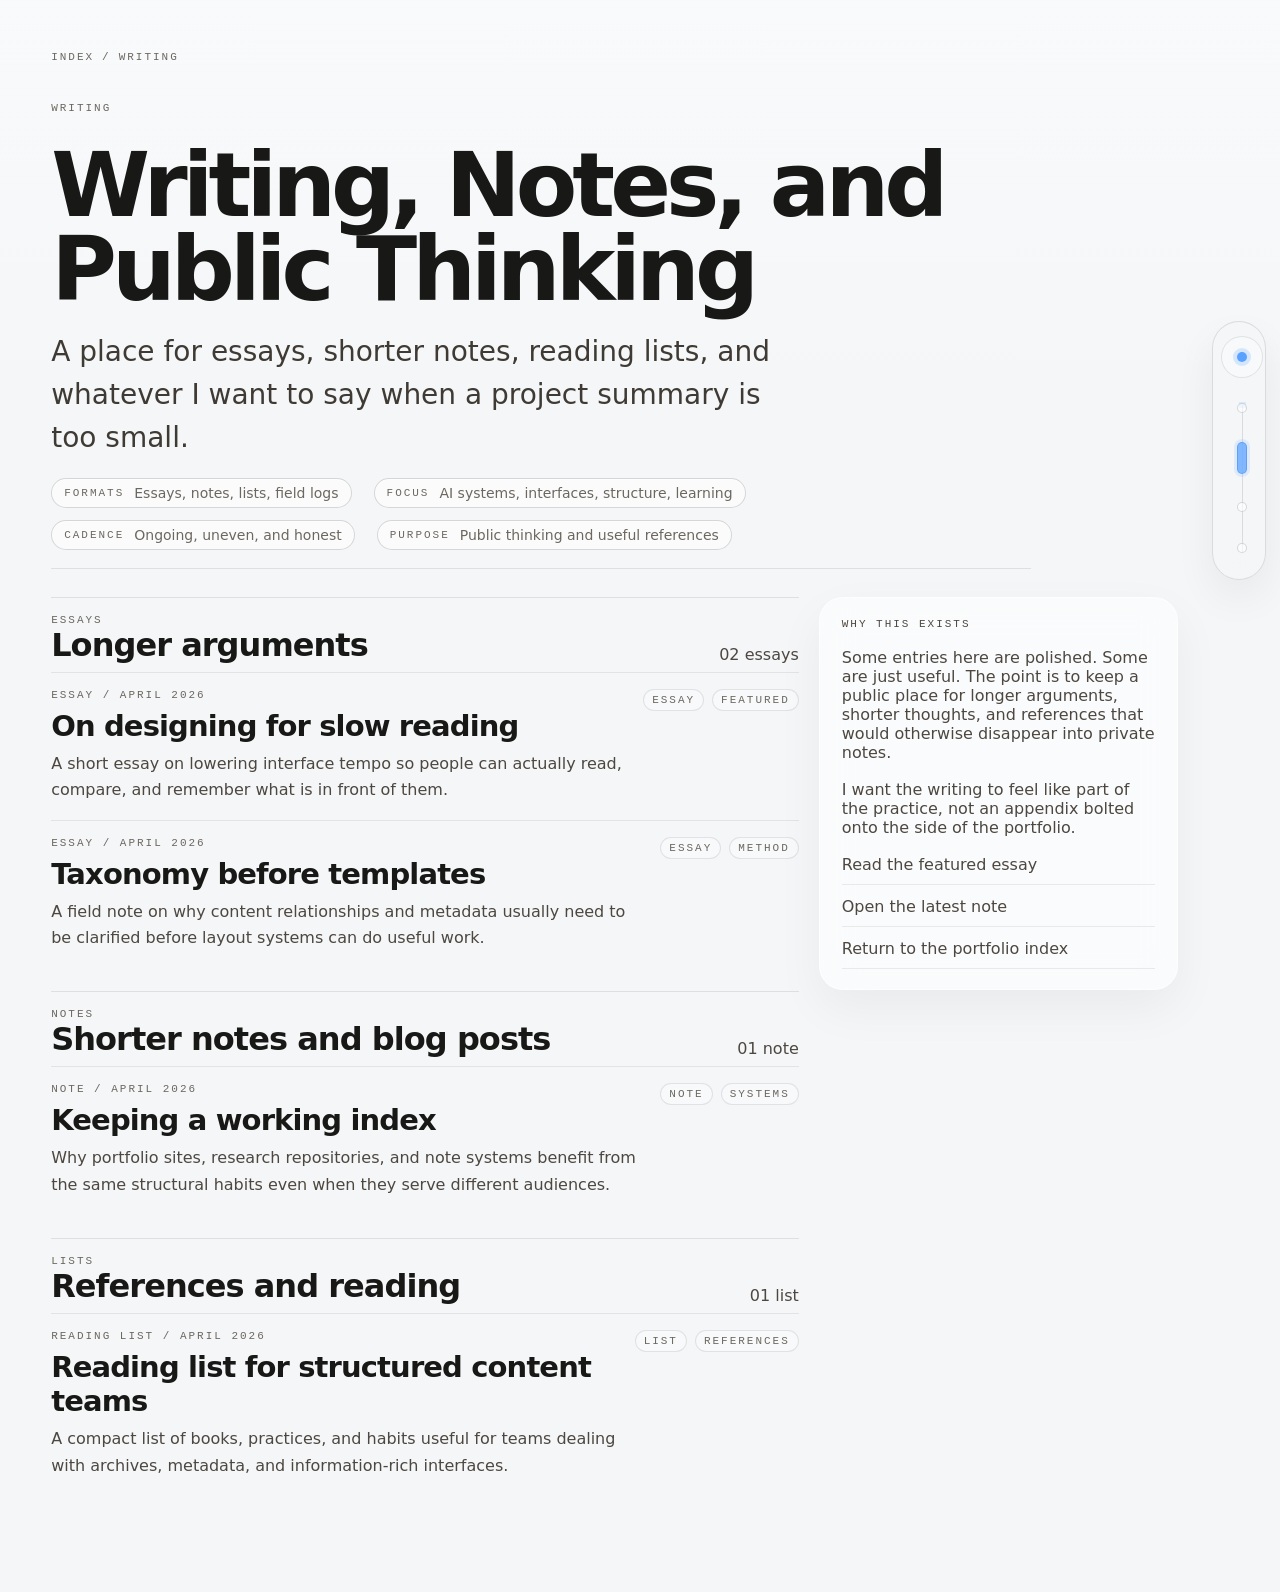
==== commit e60117fa: "Enhance item rendering and navigation accessibility - Introduced a visual map for sections with corr" ====
--- a/writing/index.html
+++ b/writing/index.html
@@ -28,19 +28,19 @@
         <span data-theme-label>Switch to dark mode</span>
       </button>
       <nav class="rail-nav">
-        <a class="rail-link" href="../index.html">
+        <a class="rail-link" href="../index.html" aria-label="Go to home">
           <span class="rail-dot" aria-hidden="true"></span>
           <span class="rail-link-text">Home</span>
         </a>
-        <a class="rail-link" href="#essays">
+        <a class="rail-link" href="#essays" aria-label="Jump to essays">
           <span class="rail-dot" aria-hidden="true"></span>
           <span class="rail-link-text">Essays</span>
         </a>
-        <a class="rail-link" href="#notes">
+        <a class="rail-link" href="#notes" aria-label="Jump to notes">
           <span class="rail-dot" aria-hidden="true"></span>
           <span class="rail-link-text">Notes</span>
         </a>
-        <a class="rail-link" href="#lists">
+        <a class="rail-link" href="#lists" aria-label="Jump to lists">
           <span class="rail-dot" aria-hidden="true"></span>
           <span class="rail-link-text">Lists</span>
         </a>
--- a/styles.css
+++ b/styles.css
@@ -119,7 +119,7 @@
 
 .page-home .page-shell,
 .detail-page .page-shell {
-  padding-right: clamp(144px, 18vw, 236px);
+  padding-right: clamp(84px, 8vw, 116px);
 }
 
 .theme-toggle {
@@ -155,7 +155,7 @@
 .side-rail {
   position: fixed;
   top: 24px;
-  right: 18px;
+  right: 14px;
   bottom: 24px;
   z-index: 30;
   display: flex;
@@ -164,17 +164,34 @@
 
 .side-rail-shell {
   --rail-progress: 0;
+  --rail-collapsed-width: 54px;
+  --rail-expanded-width: clamp(122px, 9vw, 146px);
   position: relative;
   display: grid;
   align-items: start;
-  gap: 18px;
-  width: clamp(126px, 10vw, 150px);
-  padding: 16px 12px;
+  gap: 14px;
+  width: var(--rail-collapsed-width);
+  padding: 14px 8px;
   border: 1px solid color-mix(in srgb, var(--line-strong) 75%, transparent);
   border-radius: 30px;
   background: color-mix(in srgb, var(--bg) 84%, transparent);
   box-shadow: 0 18px 42px rgba(24, 20, 12, 0.06);
   backdrop-filter: blur(18px);
+  overflow: hidden;
+  transition:
+    width 180ms ease,
+    gap 180ms ease,
+    padding 180ms ease,
+    border-color 180ms ease,
+    background-color 180ms ease,
+    box-shadow 180ms ease;
+}
+
+.side-rail:hover .side-rail-shell,
+.side-rail:focus-within .side-rail-shell {
+  gap: 18px;
+  width: var(--rail-expanded-width);
+  padding: 16px 12px;
 }
 
 .side-rail .theme-toggle {
@@ -185,6 +202,11 @@
   padding: 0;
   border-radius: 999px;
   margin: 0 auto;
+  transition:
+    transform 180ms ease,
+    background-color 180ms ease,
+    border-color 180ms ease,
+    color 180ms ease;
 }
 
 .side-rail .theme-toggle [data-theme-label] {
@@ -210,10 +232,18 @@
 .rail-nav::after {
   content: "";
   position: absolute;
-  left: 17px;
+  left: calc(50% - 0.5px);
   width: 1px;
   border-radius: 999px;
   pointer-events: none;
+  transition: left 180ms ease;
+}
+
+.side-rail:hover .rail-nav::before,
+.side-rail:hover .rail-nav::after,
+.side-rail:focus-within .rail-nav::before,
+.side-rail:focus-within .rail-nav::after {
+  left: calc(17px - 0.5px);
 }
 
 .rail-nav::before {
@@ -236,20 +266,33 @@
 .rail-link {
   position: relative;
   display: grid;
-  grid-template-columns: 10px minmax(0, 1fr);
+  grid-template-columns: 10px 0fr;
   align-items: center;
-  gap: 10px;
+  justify-content: center;
+  gap: 0;
   width: 100%;
-  padding: 8px 10px 8px 12px;
+  padding: 8px 0;
   border: 1px solid transparent;
   border-radius: 16px;
   color: var(--muted);
-  background: color-mix(in srgb, var(--bg-panel) 42%, transparent);
+  background: transparent;
   transition:
+    grid-template-columns 180ms ease,
+    gap 180ms ease,
+    padding 180ms ease,
     transform 180ms ease,
     color 180ms ease,
     background-color 180ms ease,
     border-color 180ms ease;
+}
+
+.side-rail:hover .rail-link,
+.side-rail:focus-within .rail-link {
+  grid-template-columns: 10px minmax(0, 1fr);
+  justify-content: stretch;
+  gap: 10px;
+  padding: 8px 10px 8px 12px;
+  background: color-mix(in srgb, var(--bg-panel) 42%, transparent);
 }
 
 .rail-dot {
@@ -270,6 +313,7 @@
 .rail-link-text {
   position: static;
   transform: none;
+  max-width: 0;
   padding: 0;
   border: 0;
   background: transparent;
@@ -278,11 +322,21 @@
   font-size: 10px;
   letter-spacing: 0.14em;
   text-transform: uppercase;
-  white-space: normal;
+  white-space: nowrap;
   line-height: 1.5;
+  opacity: 0;
+  overflow: hidden;
+  pointer-events: none;
+  transition:
+    max-width 180ms ease,
+    opacity 140ms ease,
+    transform 180ms ease;
+}
+
+.side-rail:hover .rail-link-text,
+.side-rail:focus-within .rail-link-text {
+  max-width: 96px;
   opacity: 0.78;
-  pointer-events: none;
-  transition: opacity 180ms ease;
 }
 
 .rail-link:hover,
@@ -303,6 +357,21 @@
   transform: translateX(-2px);
 }
 
+.side-rail:not(:hover):not(:focus-within) .rail-link,
+.side-rail:not(:hover):not(:focus-within) .rail-link:hover,
+.side-rail:not(:hover):not(:focus-within) .rail-link:focus-visible,
+.side-rail:not(:hover):not(:focus-within) .rail-link.is-active {
+  transform: none;
+  border-color: transparent;
+  background: transparent;
+}
+
+.side-rail:not(:hover):not(:focus-within) .rail-link .rail-link-text,
+.side-rail:not(:hover):not(:focus-within) .rail-link.is-active .rail-link-text {
+  max-width: 0;
+  opacity: 0;
+}
+
 .rail-link:hover .rail-dot,
 .rail-link:focus-visible .rail-dot,
 .rail-link.is-active .rail-dot {
@@ -316,6 +385,26 @@
 .rail-link:focus-visible .rail-link-text,
 .rail-link.is-active .rail-link-text {
   opacity: 1;
+}
+
+.side-rail:hover .rail-link.is-active .rail-link-text,
+.side-rail:focus-within .rail-link.is-active .rail-link-text,
+.side-rail:hover .rail-link:hover .rail-link-text,
+.side-rail:hover .rail-link:focus-visible .rail-link-text,
+.side-rail:focus-within .rail-link:hover .rail-link-text,
+.side-rail:focus-within .rail-link:focus-visible .rail-link-text {
+  max-width: 96px;
+}
+
+.side-rail:not(:hover):not(:focus-within) .rail-link .rail-dot {
+  box-shadow: none;
+}
+
+.side-rail:not(:hover):not(:focus-within) .rail-link.is-active .rail-dot {
+  height: 32px;
+  border-color: color-mix(in srgb, var(--accent-blue) 68%, var(--line-strong));
+  background: color-mix(in srgb, var(--accent-blue) 76%, white 10%);
+  box-shadow: 0 0 0 3px color-mix(in srgb, var(--accent-blue) 14%, transparent);
 }
 
 .theme-toggle::before {
@@ -414,6 +503,82 @@
   color: var(--text-body);
 }
 
+.hero-actions {
+  display: flex;
+  flex-wrap: wrap;
+  gap: 12px;
+}
+
+.hero-action {
+  display: inline-flex;
+  align-items: center;
+  justify-content: center;
+  gap: 8px;
+  min-height: 44px;
+  padding: 10px 16px;
+  border: 1px solid var(--line-strong);
+  border-radius: 999px;
+  background: var(--bg-panel-strong);
+  color: var(--text-body);
+  font-family: var(--mono);
+  font-size: 11px;
+  letter-spacing: 0.14em;
+  text-transform: uppercase;
+  transition:
+    transform 180ms ease,
+    border-color 180ms ease,
+    background-color 180ms ease,
+    color 180ms ease;
+}
+
+.hero-action:hover,
+.hero-action:focus-visible {
+  transform: translateY(-1px);
+  color: var(--ink);
+  background: var(--surface-hover);
+  border-color: var(--surface-hover-border);
+  outline: none;
+}
+
+.hero-action-primary {
+  border-color: color-mix(in srgb, var(--accent-blue) 28%, var(--line-strong));
+  background:
+    linear-gradient(
+      90deg,
+      color-mix(in srgb, var(--accent-blue) 14%, transparent),
+      color-mix(in srgb, var(--bg-panel-strong) 84%, transparent)
+    );
+  color: var(--ink);
+}
+
+.hero-action-icon,
+.meta-symbol,
+.signal-card-mark,
+.section-symbol,
+.item-icon,
+.item-link-mark {
+  display: inline-flex;
+  align-items: center;
+  justify-content: center;
+  flex: 0 0 auto;
+}
+
+.hero-action-icon {
+  width: 18px;
+  height: 18px;
+}
+
+.hero-action-icon svg,
+.meta-symbol svg,
+.signal-card-mark svg,
+.section-symbol svg,
+.item-icon svg,
+.item-link-mark svg {
+  display: block;
+  width: 100%;
+  height: auto;
+}
+
 .meta-row {
   display: flex;
   flex-wrap: wrap;
@@ -424,10 +589,10 @@
   font-size: 14px;
 }
 
-.meta-row span {
+.meta-row > span {
   display: inline-flex;
   align-items: center;
-  gap: 8px;
+  gap: 10px;
   padding: 6px 12px;
   border-radius: 999px;
   border: 1px solid var(--line-strong);
@@ -435,8 +600,22 @@
   box-shadow: inset 0 1px 0 color-mix(in srgb, white 50%, transparent);
 }
 
-html[data-theme="dark"] .meta-row span {
+html[data-theme="dark"] .meta-row > span {
   box-shadow: inset 0 1px 0 rgba(255, 255, 255, 0.06);
+}
+
+.meta-symbol {
+  width: 28px;
+  height: 28px;
+  padding: 6px;
+  border: 1px solid var(--chip-border);
+  border-radius: 999px;
+  background: var(--chip-bg);
+  color: var(--ink);
+}
+
+.meta-copy {
+  min-width: 0;
 }
 
 .glass-panel,
@@ -480,10 +659,9 @@
 
 .hero-board {
   display: grid;
-  grid-template-columns: minmax(0, 1.16fr) minmax(220px, 0.84fr);
+  grid-template-columns: repeat(2, minmax(0, 1fr));
   grid-template-areas:
-    "thesis writing"
-    "thesis featured"
+    "writing featured"
     "status status";
   gap: 16px;
   align-self: start;
@@ -510,10 +688,14 @@
   backdrop-filter: blur(18px);
 }
 
-.signal-card-thesis {
-  --signal-accent: var(--accent-blue);
-  grid-area: thesis;
-  min-height: 356px;
+.signal-card-mark {
+  width: 42px;
+  height: 42px;
+  padding: 9px;
+  border: 1px solid color-mix(in srgb, var(--signal-accent) 22%, var(--chip-border));
+  border-radius: 14px;
+  background: color-mix(in srgb, var(--signal-accent) 12%, var(--chip-bg));
+  color: color-mix(in srgb, var(--signal-accent) 78%, var(--ink));
 }
 
 .signal-card-writing {
@@ -534,10 +716,6 @@
 
 .hero-board .signal-card h2 {
   font-size: clamp(22px, 2.4vw, 34px);
-}
-
-.signal-card-thesis h2 {
-  font-size: clamp(30px, 3.4vw, 46px);
 }
 
 .signal-card-link {
@@ -639,12 +817,15 @@
 }
 
 .lane-highlight {
+  max-width: 320px;
   margin: 0;
   color: var(--muted);
   font-family: var(--mono);
   font-size: 11px;
   letter-spacing: 0.14em;
   text-transform: uppercase;
+  line-height: 1.5;
+  text-align: right;
 }
 
 .lane-grid {
@@ -668,6 +849,22 @@
   display: grid;
   gap: 6px;
   padding-bottom: 10px;
+}
+
+.section-label {
+  display: inline-flex;
+  align-items: center;
+  gap: 10px;
+}
+
+.section-symbol {
+  width: 28px;
+  height: 28px;
+  padding: 6px;
+  border: 1px solid color-mix(in srgb, var(--lane-accent) 18%, var(--chip-border));
+  border-radius: 10px;
+  background: color-mix(in srgb, var(--lane-accent) 10%, var(--chip-bg));
+  color: color-mix(in srgb, var(--lane-accent) 76%, var(--ink));
 }
 
 .lane-group-title {
@@ -888,6 +1085,33 @@
 }
 
 .item-top {
+  display: grid;
+  grid-template-columns: auto minmax(0, 1fr) auto;
+  gap: 12px;
+  align-items: start;
+}
+
+.item-icon {
+  width: 42px;
+  height: 42px;
+  padding: 10px;
+  border: 1px solid color-mix(in srgb, var(--lane-accent) 16%, var(--chip-border));
+  border-radius: 14px;
+  background: color-mix(in srgb, var(--lane-accent) 10%, var(--chip-bg));
+  color: color-mix(in srgb, var(--lane-accent) 76%, var(--ink));
+  transition:
+    transform 180ms ease,
+    border-color 180ms ease,
+    background-color 180ms ease;
+}
+
+.item-heading {
+  display: grid;
+  gap: 6px;
+  min-width: 0;
+}
+
+.item-title-row {
   display: flex;
   flex-wrap: wrap;
   align-items: center;
@@ -897,6 +1121,36 @@
 .item-title {
   font-size: 17px;
   font-weight: 520;
+}
+
+.item-link-mark {
+  width: 30px;
+  height: 30px;
+  padding: 7px;
+  border: 1px solid var(--line-soft);
+  border-radius: 999px;
+  background: var(--chip-bg);
+  color: var(--muted);
+  transition:
+    transform 180ms ease,
+    color 180ms ease,
+    border-color 180ms ease,
+    background-color 180ms ease;
+}
+
+.item-row.is-link:hover .item-icon,
+.item-row.is-link:focus-visible .item-icon {
+  transform: translateY(-1px);
+  border-color: var(--surface-hover-border);
+  background: var(--surface-hover);
+}
+
+.item-row.is-link:hover .item-link-mark,
+.item-row.is-link:focus-visible .item-link-mark {
+  transform: translateX(2px);
+  color: var(--ink);
+  border-color: var(--surface-hover-border);
+  background: var(--surface-hover);
 }
 
 .item-meta {
@@ -1267,6 +1521,112 @@
   }
 }
 
+@media (prefers-reduced-motion: reduce) {
+  html {
+    scroll-behavior: auto;
+  }
+
+  *,
+  *::before,
+  *::after {
+    animation-duration: 0.01ms !important;
+    animation-iteration-count: 1 !important;
+    transition-duration: 0.01ms !important;
+  }
+
+  .lane,
+  .section {
+    animation: none;
+  }
+}
+
+@supports not (background: color-mix(in srgb, white 50%, black)) {
+  .side-rail-shell,
+  .glass-panel,
+  .card,
+  .signal-card,
+  .lane,
+  .lane-group,
+  .section,
+  .meta-row > span,
+  .chip,
+  .signal-card-points span,
+  .floating-action,
+  .hero-action {
+    border-color: var(--line-strong);
+    background: var(--bg-panel-strong);
+  }
+
+  .meta-symbol,
+  .signal-card-mark,
+  .section-symbol,
+  .item-icon,
+  .item-link-mark {
+    border-color: var(--line-strong);
+    background: var(--chip-bg);
+    color: var(--ink);
+    box-shadow: none;
+  }
+
+  .hero-action-primary,
+  .rail-link:hover,
+  .rail-link:focus-visible,
+  .rail-link.is-active,
+  .signal-card-link:hover,
+  .signal-card-link:focus-visible,
+  .item-row.is-link:hover,
+  .item-row.is-link:focus-visible,
+  .archive-row:hover,
+  .archive-row:focus-visible,
+  .floating-action:hover,
+  .floating-action:focus-visible {
+    border-color: var(--line-strong);
+    background: var(--surface-hover);
+  }
+
+  .rail-nav::before {
+    background: var(--line-strong);
+  }
+
+  .rail-nav::after {
+    background: linear-gradient(180deg, var(--accent-blue), var(--accent-sage));
+    box-shadow: none;
+  }
+
+  .rail-link {
+    background: transparent;
+    border-color: transparent;
+  }
+
+  .side-rail:hover .rail-link,
+  .side-rail:focus-within .rail-link,
+  .rail-link:hover,
+  .rail-link:focus-visible,
+  .rail-link.is-active {
+    background: var(--bg-panel);
+    border-color: var(--line-strong);
+  }
+
+  .rail-dot {
+    background: var(--bg-panel);
+    border-color: var(--line-strong);
+  }
+}
+
+@supports not ((-webkit-backdrop-filter: blur(1px)) or (backdrop-filter: blur(1px))) {
+  .theme-toggle,
+  .side-rail-shell,
+  .glass-panel,
+  .card,
+  .signal-card,
+  .lane,
+  .section,
+  .floating-action,
+  .hero-action {
+    background: var(--bg-panel-strong);
+  }
+}
+
 @media (max-width: 1024px) {
   .hero-layout {
     grid-template-columns: minmax(0, 1fr);
@@ -1275,13 +1635,8 @@
   .hero-board {
     grid-template-columns: repeat(2, minmax(0, 1fr));
     grid-template-areas:
-      "thesis thesis"
       "writing featured"
       "status status";
-  }
-
-  .signal-card-thesis {
-    min-height: auto;
   }
 
   .lane-grid {
@@ -1336,32 +1691,35 @@
   }
 
   .rail-nav {
-    grid-auto-flow: column;
-    grid-auto-columns: 1fr;
+    display: flex;
     align-items: center;
-    gap: 6px;
-  }
-
-  .rail-nav::before {
-    top: 50%;
-    right: 18px;
-    bottom: auto;
-    left: 18px;
-    width: auto;
-    height: 1px;
-    transform: translateY(-50%);
-  }
-
+    gap: 8px;
+    min-width: 0;
+    overflow-x: auto;
+    padding-bottom: 2px;
+    scrollbar-width: none;
+    -ms-overflow-style: none;
+    scroll-snap-type: x proximity;
+  }
+
+  .rail-nav::-webkit-scrollbar {
+    display: none;
+  }
+
+  .rail-nav::before,
   .rail-nav::after {
-    top: 50%;
-    left: 18px;
-    width: calc((100% - 36px) * var(--rail-progress, 0));
-    height: 1px;
-    transform: translateY(-50%);
+    display: none;
   }
 
   .rail-link {
-    padding: 8px 10px;
+    grid-template-columns: 10px minmax(0, 1fr);
+    flex: 0 0 auto;
+    min-width: max-content;
+    justify-content: stretch;
+    gap: 8px;
+    padding: 8px 12px;
+    background: color-mix(in srgb, var(--bg-panel) 42%, transparent);
+    scroll-snap-align: start;
   }
 
   .rail-link:hover,
@@ -1370,15 +1728,18 @@
   }
 
   .rail-link-text {
-    font-size: 9px;
+    max-width: none;
+    font-size: 10px;
     letter-spacing: 0.12em;
     text-align: center;
+    white-space: nowrap;
+    opacity: 1;
+    overflow: visible;
   }
 
   .hero-board {
     grid-template-columns: minmax(0, 1fr);
     grid-template-areas:
-      "thesis"
       "writing"
       "featured"
       "status";
@@ -1391,6 +1752,11 @@
   .lane-head {
     grid-template-columns: minmax(0, 1fr);
     align-items: start;
+  }
+
+  .lane-highlight {
+    max-width: none;
+    text-align: left;
   }
 
   .card-grid {
@@ -1438,7 +1804,7 @@
     gap: 8px 12px;
   }
 
-  .meta-row span {
+  .meta-row > span {
     font-size: 13px;
     padding: 5px 10px;
   }
@@ -1456,29 +1822,14 @@
 }
 
 @media (max-width: 560px) {
-  .rail-nav {
-    grid-auto-columns: max-content;
-  }
-
   .rail-link {
-    grid-template-columns: 10px;
-    width: 40px;
-    padding: 8px 0;
-    justify-content: center;
+    width: auto;
+    padding: 8px 10px;
   }
 
   .rail-link-text {
-    display: none;
-  }
-
-  .rail-nav::before {
-    left: 20px;
-    right: 20px;
-  }
-
-  .rail-nav::after {
-    left: 20px;
-    width: calc((100% - 40px) * var(--rail-progress, 0));
+    display: block;
+    font-size: 9px;
   }
 }
 
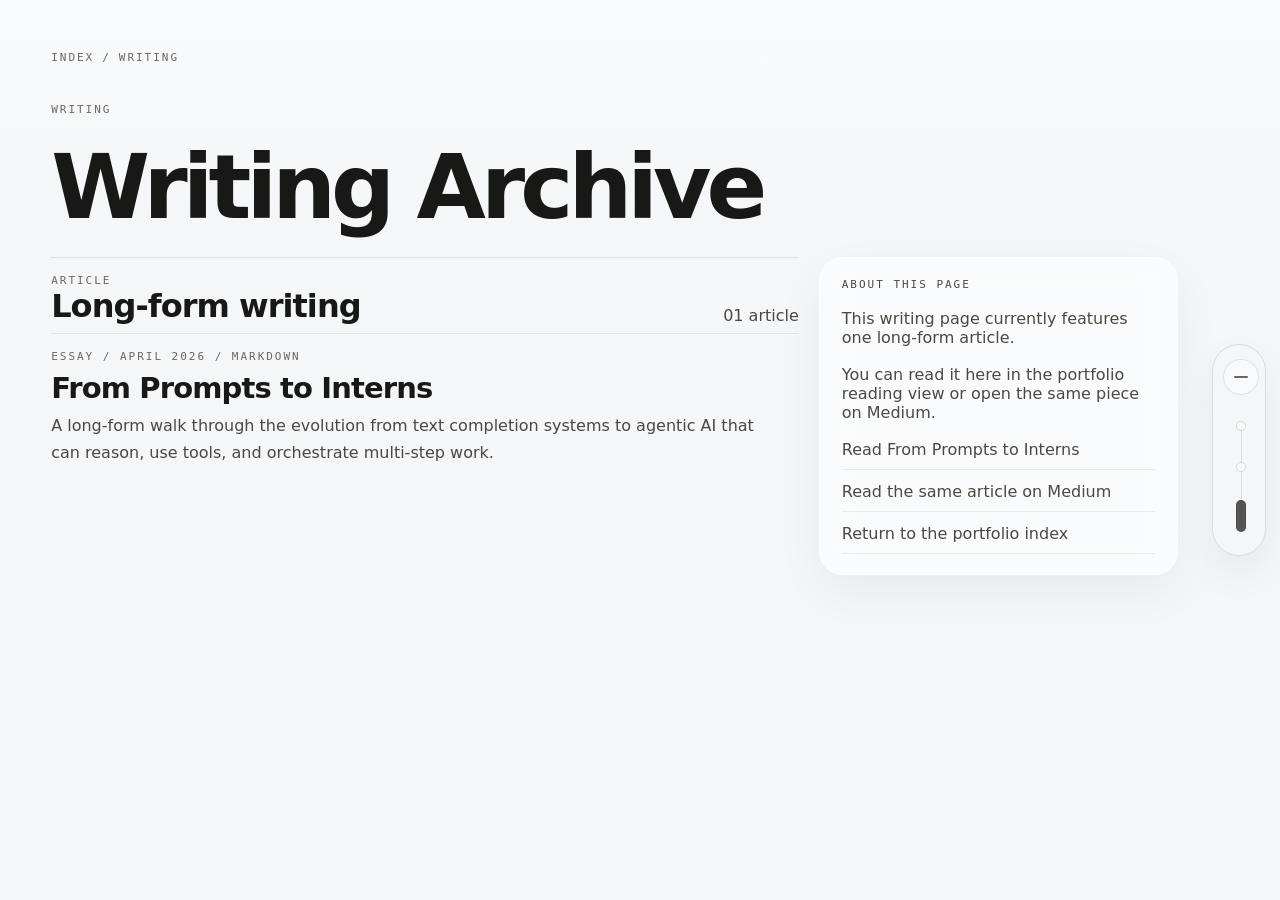
==== commit 87c937b6: "feat(writing): simplify archive and add markdown article page" ====
--- a/writing/index.html
+++ b/writing/index.html
@@ -32,17 +32,13 @@
           <span class="rail-dot" aria-hidden="true"></span>
           <span class="rail-link-text">Home</span>
         </a>
-        <a class="rail-link" href="#essays" aria-label="Jump to essays">
+        <a class="rail-link" href="#articles" aria-label="Jump to articles">
           <span class="rail-dot" aria-hidden="true"></span>
-          <span class="rail-link-text">Essays</span>
+          <span class="rail-link-text">Article</span>
         </a>
-        <a class="rail-link" href="#notes" aria-label="Jump to notes">
+        <a class="rail-link" href="#about" aria-label="Jump to about section">
           <span class="rail-dot" aria-hidden="true"></span>
-          <span class="rail-link-text">Notes</span>
-        </a>
-        <a class="rail-link" href="#lists" aria-label="Jump to lists">
-          <span class="rail-dot" aria-hidden="true"></span>
-          <span class="rail-link-text">Lists</span>
+          <span class="rail-link-text">About</span>
         </a>
       </nav>
     </div>
@@ -57,111 +53,47 @@
 
     <header class="detail-hero">
       <p class="detail-label">Writing</p>
-      <h1 class="detail-title">Writing, Notes, and Public Thinking</h1>
-      <p class="detail-summary">
-        A place for essays, shorter notes, reading lists, and whatever I want to say when a project summary is too small.
-      </p>
-      <div class="meta-row" aria-label="Writing metadata">
-        <span><span class="meta-label">Formats</span> Essays, notes, lists, field logs</span>
-        <span><span class="meta-label">Focus</span> AI systems, interfaces, structure, learning</span>
-        <span><span class="meta-label">Cadence</span> Ongoing, uneven, and honest</span>
-        <span><span class="meta-label">Purpose</span> Public thinking and useful references</span>
-      </div>
+      <h1 class="detail-title">Writing Archive</h1>
     </header>
 
     <main class="detail-main">
       <section class="writing-layout" aria-label="Writing archive layout">
         <div class="archive-column">
-          <section id="essays" class="archive-group" aria-labelledby="essays-heading">
+          <section id="articles" class="archive-group" aria-labelledby="articles-heading">
             <div class="archive-group-head">
               <div>
-                <p class="eyebrow">Essays</p>
-                <h2 id="essays-heading" class="archive-group-title">Longer arguments</h2>
+                <p class="eyebrow">Article</p>
+                <h2 id="articles-heading" class="archive-group-title">Long-form writing</h2>
               </div>
-              <p class="archive-group-note">02 essays</p>
+              <p class="archive-group-note">01 article</p>
             </div>
 
-            <a class="archive-row" href="on-designing-for-slow-reading.html">
+            <a class="archive-row" href="from-promtps-to-interns.html">
               <div class="archive-main">
-                <p class="archive-meta">Essay / April 2026</p>
-                <h3 class="archive-title">On designing for slow reading</h3>
-                <p class="archive-summary">A short essay on lowering interface tempo so people can actually read, compare, and remember what is in front of them.</p>
+                <p class="archive-meta">Essay / April 2026 / Markdown</p>
+                <h3 class="archive-title">From Prompts to Interns</h3>
+                <p class="archive-summary">A long-form walk through the evolution from text completion systems to agentic AI that can reason, use tools, and orchestrate multi-step work.</p>
               </div>
               <div class="item-meta">
                 <span class="chip">essay</span>
-                <span class="chip">featured</span>
-              </div>
-            </a>
-
-            <a class="archive-row" href="taxonomy-before-templates.html">
-              <div class="archive-main">
-                <p class="archive-meta">Essay / April 2026</p>
-                <h3 class="archive-title">Taxonomy before templates</h3>
-                <p class="archive-summary">A field note on why content relationships and metadata usually need to be clarified before layout systems can do useful work.</p>
-              </div>
-              <div class="item-meta">
-                <span class="chip">essay</span>
-                <span class="chip">method</span>
-              </div>
-            </a>
-          </section>
-
-          <section id="notes" class="archive-group" aria-labelledby="notes-heading">
-            <div class="archive-group-head">
-              <div>
-                <p class="eyebrow">Notes</p>
-                <h2 id="notes-heading" class="archive-group-title">Shorter notes and blog posts</h2>
-              </div>
-              <p class="archive-group-note">01 note</p>
-            </div>
-
-            <a class="archive-row" href="keeping-a-working-index.html">
-              <div class="archive-main">
-                <p class="archive-meta">Note / April 2026</p>
-                <h3 class="archive-title">Keeping a working index</h3>
-                <p class="archive-summary">Why portfolio sites, research repositories, and note systems benefit from the same structural habits even when they serve different audiences.</p>
-              </div>
-              <div class="item-meta">
-                <span class="chip">note</span>
-                <span class="chip">systems</span>
-              </div>
-            </a>
-          </section>
-
-          <section id="lists" class="archive-group" aria-labelledby="lists-heading">
-            <div class="archive-group-head">
-              <div>
-                <p class="eyebrow">Lists</p>
-                <h2 id="lists-heading" class="archive-group-title">References and reading</h2>
-              </div>
-              <p class="archive-group-note">01 list</p>
-            </div>
-
-            <a class="archive-row" href="reading-list-for-structured-content-teams.html">
-              <div class="archive-main">
-                <p class="archive-meta">Reading list / April 2026</p>
-                <h3 class="archive-title">Reading list for structured content teams</h3>
-                <p class="archive-summary">A compact list of books, practices, and habits useful for teams dealing with archives, metadata, and information-rich interfaces.</p>
-              </div>
-              <div class="item-meta">
-                <span class="chip">list</span>
-                <span class="chip">references</span>
+                <span class="chip">markdown</span>
+                <span class="chip">medium</span>
               </div>
             </a>
           </section>
         </div>
 
-        <aside class="glass-panel archive-sidebar" aria-label="Writing archive notes">
-          <p class="eyebrow">Why This Exists</p>
+        <aside id="about" class="glass-panel archive-sidebar" aria-label="Writing archive notes">
+          <p class="eyebrow">About This Page</p>
           <p>
-            Some entries here are polished. Some are just useful. The point is to keep a public place for longer arguments, shorter thoughts, and references that would otherwise disappear into private notes.
+            This writing page currently features one long-form article.
           </p>
           <p>
-            I want the writing to feel like part of the practice, not an appendix bolted onto the side of the portfolio.
+            You can read it here in the portfolio reading view or open the same piece on Medium.
           </p>
           <div class="archive-links">
-            <a href="on-designing-for-slow-reading.html">Read the featured essay</a>
-            <a href="keeping-a-working-index.html">Open the latest note</a>
+            <a href="from-promtps-to-interns.html">Read From Prompts to Interns</a>
+            <a href="https://medium.com/@yash.agr1510/from-prompts-to-interns-c5c93b373891" target="_blank" rel="noopener noreferrer">Read the same article on Medium</a>
             <a href="../index.html">Return to the portfolio index</a>
           </div>
         </aside>
--- a/styles.css
+++ b/styles.css
@@ -165,13 +165,13 @@
 .side-rail-shell {
   --rail-progress: 0;
   --rail-collapsed-width: 54px;
-  --rail-expanded-width: clamp(122px, 9vw, 146px);
+  --rail-expanded-width: clamp(208px, 14vw, 240px);
   position: relative;
   display: grid;
   align-items: start;
   gap: 14px;
   width: var(--rail-collapsed-width);
-  padding: 14px 8px;
+  padding: 14px 10px;
   border: 1px solid color-mix(in srgb, var(--line-strong) 75%, transparent);
   border-radius: 30px;
   background: color-mix(in srgb, var(--bg) 84%, transparent);
@@ -187,26 +187,36 @@
     box-shadow 180ms ease;
 }
 
-.side-rail:hover .side-rail-shell,
-.side-rail:focus-within .side-rail-shell {
+.side-rail-shell:hover,
+.side-rail-shell:focus-within {
   gap: 18px;
   width: var(--rail-expanded-width);
-  padding: 16px 12px;
+  padding: 16px 10px;
 }
 
 .side-rail .theme-toggle {
   position: relative;
   justify-content: center;
-  width: 42px;
-  height: 42px;
+  justify-self: end;
+  align-self: start;
+  width: 36px;
+  height: 36px;
   padding: 0;
   border-radius: 999px;
-  margin: 0 auto;
+  margin: 0;
   transition:
+    width 180ms ease,
+    height 180ms ease,
     transform 180ms ease,
     background-color 180ms ease,
     border-color 180ms ease,
     color 180ms ease;
+}
+
+.side-rail-shell:hover .theme-toggle,
+.side-rail-shell:focus-within .theme-toggle {
+  width: 42px;
+  height: 42px;
 }
 
 .side-rail .theme-toggle [data-theme-label] {
@@ -239,10 +249,10 @@
   transition: left 180ms ease;
 }
 
-.side-rail:hover .rail-nav::before,
-.side-rail:hover .rail-nav::after,
-.side-rail:focus-within .rail-nav::before,
-.side-rail:focus-within .rail-nav::after {
+.side-rail-shell:hover .rail-nav::before,
+.side-rail-shell:hover .rail-nav::after,
+.side-rail-shell:focus-within .rail-nav::before,
+.side-rail-shell:focus-within .rail-nav::after {
   left: calc(17px - 0.5px);
 }
 
@@ -255,12 +265,8 @@
 .rail-nav::after {
   top: 13px;
   height: calc((100% - 26px) * var(--rail-progress, 0));
-  background: linear-gradient(
-    180deg,
-    color-mix(in srgb, var(--accent-blue) 75%, white 10%),
-    color-mix(in srgb, var(--accent-sage) 72%, white 10%)
-  );
-  box-shadow: 0 0 0 3px color-mix(in srgb, var(--accent-blue) 16%, transparent);
+  background: color-mix(in srgb, var(--ink) 38%, transparent);
+  box-shadow: none;
 }
 
 .rail-link {
@@ -286,8 +292,8 @@
     border-color 180ms ease;
 }
 
-.side-rail:hover .rail-link,
-.side-rail:focus-within .rail-link {
+.side-rail-shell:hover .rail-link,
+.side-rail-shell:focus-within .rail-link {
   grid-template-columns: 10px minmax(0, 1fr);
   justify-content: stretch;
   gap: 10px;
@@ -333,9 +339,9 @@
     transform 180ms ease;
 }
 
-.side-rail:hover .rail-link-text,
-.side-rail:focus-within .rail-link-text {
-  max-width: 96px;
+.side-rail-shell:hover .rail-link-text,
+.side-rail-shell:focus-within .rail-link-text {
+  max-width: 190px;
   opacity: 0.78;
 }
 
@@ -344,12 +350,8 @@
 .rail-link.is-active {
   color: var(--ink);
   outline: none;
-  border-color: color-mix(in srgb, var(--accent-blue) 28%, var(--chip-border));
-  background: linear-gradient(
-    90deg,
-    color-mix(in srgb, var(--accent-blue) 16%, transparent),
-    color-mix(in srgb, var(--bg-panel-strong) 76%, transparent)
-  );
+  border-color: var(--line-strong);
+  background: var(--surface-hover);
 }
 
 .rail-link:hover,
@@ -357,17 +359,17 @@
   transform: translateX(-2px);
 }
 
-.side-rail:not(:hover):not(:focus-within) .rail-link,
-.side-rail:not(:hover):not(:focus-within) .rail-link:hover,
-.side-rail:not(:hover):not(:focus-within) .rail-link:focus-visible,
-.side-rail:not(:hover):not(:focus-within) .rail-link.is-active {
+.side-rail-shell:not(:hover):not(:focus-within) .rail-link,
+.side-rail-shell:not(:hover):not(:focus-within) .rail-link:hover,
+.side-rail-shell:not(:hover):not(:focus-within) .rail-link:focus-visible,
+.side-rail-shell:not(:hover):not(:focus-within) .rail-link.is-active {
   transform: none;
   border-color: transparent;
   background: transparent;
 }
 
-.side-rail:not(:hover):not(:focus-within) .rail-link .rail-link-text,
-.side-rail:not(:hover):not(:focus-within) .rail-link.is-active .rail-link-text {
+.side-rail-shell:not(:hover):not(:focus-within) .rail-link .rail-link-text,
+.side-rail-shell:not(:hover):not(:focus-within) .rail-link.is-active .rail-link-text {
   max-width: 0;
   opacity: 0;
 }
@@ -376,9 +378,9 @@
 .rail-link:focus-visible .rail-dot,
 .rail-link.is-active .rail-dot {
   height: 28px;
-  border-color: color-mix(in srgb, var(--accent-blue) 70%, var(--line-strong));
-  background: color-mix(in srgb, var(--accent-blue) 78%, white 10%);
-  box-shadow: 0 0 0 4px color-mix(in srgb, var(--accent-blue) 18%, transparent);
+  border-color: var(--line-strong);
+  background: color-mix(in srgb, var(--ink) 72%, transparent);
+  box-shadow: none;
 }
 
 .rail-link:hover .rail-link-text,
@@ -387,38 +389,33 @@
   opacity: 1;
 }
 
-.side-rail:hover .rail-link.is-active .rail-link-text,
-.side-rail:focus-within .rail-link.is-active .rail-link-text,
-.side-rail:hover .rail-link:hover .rail-link-text,
-.side-rail:hover .rail-link:focus-visible .rail-link-text,
-.side-rail:focus-within .rail-link:hover .rail-link-text,
-.side-rail:focus-within .rail-link:focus-visible .rail-link-text {
+.side-rail-shell:hover .rail-link.is-active .rail-link-text,
+.side-rail-shell:focus-within .rail-link.is-active .rail-link-text,
+.side-rail-shell:hover .rail-link:hover .rail-link-text,
+.side-rail-shell:hover .rail-link:focus-visible .rail-link-text,
+.side-rail-shell:focus-within .rail-link:hover .rail-link-text,
+.side-rail-shell:focus-within .rail-link:focus-visible .rail-link-text {
   max-width: 96px;
 }
 
-.side-rail:not(:hover):not(:focus-within) .rail-link .rail-dot {
+.side-rail-shell:not(:hover):not(:focus-within) .rail-link .rail-dot {
   box-shadow: none;
 }
 
-.side-rail:not(:hover):not(:focus-within) .rail-link.is-active .rail-dot {
+.side-rail-shell:not(:hover):not(:focus-within) .rail-link.is-active .rail-dot {
   height: 32px;
-  border-color: color-mix(in srgb, var(--accent-blue) 68%, var(--line-strong));
-  background: color-mix(in srgb, var(--accent-blue) 76%, white 10%);
-  box-shadow: 0 0 0 3px color-mix(in srgb, var(--accent-blue) 14%, transparent);
+  border-color: var(--line-strong);
+  background: color-mix(in srgb, var(--ink) 72%, transparent);
+  box-shadow: none;
 }
 
 .theme-toggle::before {
   content: "";
-  width: 10px;
-  height: 10px;
+  width: 14px;
+  height: 1.5px;
   border-radius: 999px;
-  background: var(--accent-blue);
-  box-shadow: 0 0 0 4px color-mix(in srgb, var(--accent-blue) 22%, transparent);
-}
-
-html[data-theme="dark"] .theme-toggle::before {
-  background: var(--accent-amber);
-  box-shadow: 0 0 0 4px color-mix(in srgb, var(--accent-amber) 26%, transparent);
+  background: currentColor;
+  box-shadow: none;
 }
 
 .hero,
@@ -432,11 +429,26 @@
   max-width: none;
 }
 
-.hero-layout {
+.home-layout {
   display: grid;
   grid-template-columns: minmax(0, 1.12fr) minmax(320px, 0.88fr);
+  grid-template-areas:
+    "hero board"
+    "main main";
   gap: 24px;
   align-items: start;
+}
+
+.page-home .hero {
+  grid-area: hero;
+}
+
+.page-home .hero-board {
+  grid-area: board;
+}
+
+.page-home main {
+  grid-area: main;
 }
 
 .hero-copy {
@@ -449,7 +461,6 @@
 .eyebrow,
 .meta-label,
 .section-index,
-.section-label,
 .section-count,
 .chip,
 .detail-label,
@@ -466,7 +477,6 @@
 
 .eyebrow,
 .meta-label,
-.section-label,
 .section-index,
 .section-count,
 .detail-label,
@@ -501,6 +511,44 @@
   font-size: clamp(19px, 2.3vw, 28px);
   line-height: 1.55;
   color: var(--text-body);
+}
+
+.detail-brand {
+  display: inline-flex;
+  align-items: center;
+  gap: 10px;
+  width: max-content;
+  padding: 6px 12px 6px 6px;
+  border: 1px solid var(--line-strong);
+  border-radius: 999px;
+  background: color-mix(in srgb, var(--bg-panel-strong) 82%, transparent);
+}
+
+.detail-brand-mark {
+  display: inline-flex;
+  align-items: center;
+  justify-content: center;
+  width: 40px;
+  height: 40px;
+  padding: 7px;
+  border: 1px solid var(--chip-border);
+  border-radius: 999px;
+  background: var(--chip-bg);
+}
+
+.detail-brand-logo {
+  width: 100%;
+  height: 100%;
+  object-fit: contain;
+  display: block;
+}
+
+.detail-brand-name {
+  margin: 0;
+  color: var(--text-body);
+  font-size: 14px;
+  font-weight: 560;
+  letter-spacing: -0.01em;
 }
 
 .hero-actions {
@@ -554,7 +602,7 @@
 .hero-action-icon,
 .meta-symbol,
 .signal-card-mark,
-.section-symbol,
+.lane-title-icon,
 .item-icon,
 .item-link-mark {
   display: inline-flex;
@@ -571,7 +619,7 @@
 .hero-action-icon svg,
 .meta-symbol svg,
 .signal-card-mark svg,
-.section-symbol svg,
+.lane-title-icon svg,
 .item-icon svg,
 .item-link-mark svg {
   display: block;
@@ -654,16 +702,132 @@
 
 .explorer-lanes {
   gap: 18px;
-  margin-top: 20px;
+  margin-top: 8px;
+}
+
+.lane-row {
+  display: grid;
+  grid-template-columns: repeat(2, minmax(0, 1fr));
+  gap: 12px;
+  align-items: start;
+}
+
+.lane-half {
+  width: 100%;
+}
+
+.lane-column {
+  display: grid;
+  grid-template-rows: auto auto;
+  gap: 12px;
+}
+
+.lane-column > .lane {
+  height: auto;
+}
+
+.lane-row .lane-compact {
+  width: 100%;
+  max-width: none;
+}
+
+.lane-leadership .lane-grid {
+  grid-template-columns: minmax(0, 1fr);
+  grid-template-rows: auto auto;
+  gap: 12px;
+}
+
+.lane-leadership .lane-group {
+  height: 100%;
+  display: grid;
+  align-content: start;
+}
+
+.lane-leadership .lane-group:last-child {
+  padding: 12px 14px;
+}
+
+.lane-leadership .lane-group:last-child .item-row {
+  border-top: 0;
+  padding-top: 6px;
+}
+
+.lane-cta {
+  text-decoration: none;
+}
+
+.lane-cta-inner {
+  display: grid;
+  grid-template-columns: auto minmax(0, 1fr) auto;
+  align-items: center;
+  gap: 10px;
+}
+
+.lane-cta-icon {
+  width: 40px;
+  height: 40px;
+  padding: 9px;
+  border-radius: 14px;
+  border: 1px solid color-mix(in srgb, var(--lane-accent) 22%, var(--chip-border));
+  background: color-mix(in srgb, var(--lane-accent) 12%, var(--chip-bg));
+  color: color-mix(in srgb, var(--lane-accent) 78%, var(--ink));
+  display: inline-flex;
+  align-items: center;
+  justify-content: center;
+}
+
+.lane-cta-copy {
+  display: grid;
+  gap: 6px;
+}
+
+.lane-cta-label {
+  margin: 0;
+  font-family: var(--mono);
+  font-size: 10px;
+  letter-spacing: 0.16em;
+  text-transform: uppercase;
+  color: var(--muted);
+}
+
+.lane-cta-title {
+  margin: 0;
+  font-size: 18px;
+  font-weight: 560;
+  letter-spacing: -0.03em;
+}
+
+.lane-cta-arrow {
+  width: 28px;
+  height: 28px;
+  padding: 6px;
+  border-radius: 999px;
+  border: 1px solid var(--line-soft);
+  color: var(--muted);
+  display: inline-flex;
+  align-items: center;
+  justify-content: center;
+  transition:
+    transform 180ms ease,
+    color 180ms ease,
+    border-color 180ms ease,
+    background-color 180ms ease;
+}
+
+.lane-cta:hover .lane-cta-arrow,
+.lane-cta:focus-visible .lane-cta-arrow {
+  transform: translateX(2px);
+  color: var(--ink);
+  border-color: var(--surface-hover-border);
+  background: var(--surface-hover);
 }
 
 .hero-board {
   display: grid;
   grid-template-columns: repeat(2, minmax(0, 1fr));
   grid-template-areas:
-    "writing featured"
-    "status status";
-  gap: 16px;
+    "writing featured";
+  gap: 12px;
   align-self: start;
   min-width: 0;
 }
@@ -672,9 +836,9 @@
   --signal-accent: var(--accent-blue);
   display: grid;
   align-content: start;
-  gap: 12px;
-  min-height: 156px;
-  padding: 20px 22px;
+  gap: 10px;
+  min-height: 0;
+  padding: 18px;
   border: 1px solid var(--panel-border);
   border-radius: var(--radius-lg);
   background:
@@ -689,11 +853,11 @@
 }
 
 .signal-card-mark {
-  width: 42px;
-  height: 42px;
-  padding: 9px;
+  width: 38px;
+  height: 38px;
+  padding: 8px;
   border: 1px solid color-mix(in srgb, var(--signal-accent) 22%, var(--chip-border));
-  border-radius: 14px;
+  border-radius: 12px;
   background: color-mix(in srgb, var(--signal-accent) 12%, var(--chip-bg));
   color: color-mix(in srgb, var(--signal-accent) 78%, var(--ink));
 }
@@ -708,14 +872,9 @@
   grid-area: featured;
 }
 
-.signal-card-status {
-  --signal-accent: var(--accent-rose);
-  grid-area: status;
-  gap: 18px;
-}
 
 .hero-board .signal-card h2 {
-  font-size: clamp(22px, 2.4vw, 34px);
+  font-size: clamp(19px, 2vw, 28px);
 }
 
 .signal-card-link {
@@ -744,7 +903,37 @@
 .signal-card p {
   margin: 0;
   color: var(--text-soft);
-  line-height: 1.65;
+  line-height: 1.55;
+}
+
+.signal-card-details {
+  display: grid;
+  gap: 8px;
+  margin-top: auto;
+  padding-top: 2px;
+}
+
+.signal-card-status .signal-card-details {
+  grid-template-columns: repeat(2, minmax(0, 1fr));
+  gap: 8px 14px;
+}
+
+.signal-card-detail {
+  display: grid;
+  gap: 3px;
+  margin: 0;
+  color: var(--text-soft);
+  line-height: 1.55;
+}
+
+.signal-card-detail-label {
+  display: inline-block;
+  margin-right: 10px;
+  color: var(--muted);
+  font-family: var(--mono);
+  font-size: 11px;
+  letter-spacing: 0.14em;
+  text-transform: uppercase;
 }
 
 .signal-card-points {
@@ -789,6 +978,100 @@
   animation-delay: calc(var(--stagger, 0) * 70ms);
 }
 
+.lane[data-collapsed="true"] .lane-grid {
+  display: none;
+}
+
+.lane[data-collapsed="true"] {
+  gap: 10px;
+}
+
+.lane-compact {
+  padding: 12px 14px;
+  gap: 10px;
+  width: min(100%, 640px);
+  max-width: 640px;
+}
+
+.lane-compact .lane-head {
+  grid-template-columns: minmax(0, 1fr);
+  align-items: center;
+}
+
+.lane-compact .lane-title-row {
+  gap: 12px;
+}
+
+.lane-compact .lane-title-icon {
+  width: 34px;
+  height: 34px;
+  padding: 6px;
+  border-radius: 10px;
+}
+
+.lane-compact .lane-grid {
+  grid-template-columns: minmax(0, 1fr);
+  gap: 10px;
+}
+
+.lane-group-compact {
+  padding: 0;
+  border: 0;
+  background: transparent;
+}
+
+.lane-group-compact .group-items {
+  grid-template-columns: repeat(auto-fit, minmax(160px, 1fr));
+  gap: 10px;
+}
+
+.lane-compact .item-row {
+  grid-template-columns: minmax(0, 1fr);
+  align-items: center;
+  padding: 8px 10px;
+  border-top: 0;
+  border: 1px solid var(--line-soft);
+  border-radius: 14px;
+  background: color-mix(in srgb, var(--bg-panel-strong) 78%, transparent);
+}
+
+.lane-compact .item-top {
+  align-items: center;
+}
+
+.lane-compact .item-meta {
+  display: none;
+}
+
+.lane-compact .item-icon {
+  width: 34px;
+  height: 34px;
+  padding: 7px;
+  border-radius: 12px;
+}
+
+.lane-compact .item-title {
+  font-size: 16px;
+}
+
+.lane-compact .item-subtitle {
+  font-size: 13px;
+  color: var(--muted);
+}
+
+.lane-compact .item-row.is-link:hover,
+.lane-compact .item-row.is-link:focus-visible {
+  padding-left: 12px;
+  background: var(--surface-hover);
+  border-color: var(--surface-hover-border);
+  transform: translateY(-1px);
+}
+
+.lane-compact .item-row.is-link:hover .item-link-mark,
+.lane-compact .item-row.is-link:focus-visible .item-link-mark {
+  transform: translateX(2px);
+}
+
 .lane-head {
   display: grid;
   grid-template-columns: minmax(0, 1fr) auto;
@@ -796,10 +1079,51 @@
   align-items: end;
 }
 
+.lane-toggle {
+  display: grid;
+  grid-template-columns: minmax(0, 1fr) auto;
+  align-items: center;
+  justify-items: end;
+  gap: 12px;
+  width: 100%;
+  max-width: 360px;
+  padding: 0;
+  border: 0;
+  background: transparent;
+  color: inherit;
+  text-align: right;
+  cursor: pointer;
+}
+
+.lane-toggle:hover .lane-highlight,
+.lane-toggle:focus-visible .lane-highlight {
+  color: var(--ink);
+}
+
+.lane-toggle:focus-visible {
+  outline: none;
+}
+
 .lane-copy {
   display: grid;
   gap: 8px;
   min-width: 0;
+}
+
+.lane-title-row {
+  display: flex;
+  align-items: center;
+  gap: 14px;
+}
+
+.lane-title-icon {
+  width: clamp(36px, 4vw, 44px);
+  height: clamp(36px, 4vw, 44px);
+  padding: 8px;
+  border: 1px solid color-mix(in srgb, var(--lane-accent) 22%, var(--chip-border));
+  border-radius: 12px;
+  background: color-mix(in srgb, var(--lane-accent) 12%, var(--chip-bg));
+  color: color-mix(in srgb, var(--lane-accent) 78%, var(--ink));
 }
 
 .lane-title {
@@ -828,6 +1152,10 @@
   text-align: right;
 }
 
+.lane-toggle[aria-expanded="true"] .chevron {
+  transform: rotate(225deg);
+}
+
 .lane-grid {
   display: grid;
   grid-template-columns: repeat(2, minmax(0, 1fr));
@@ -851,20 +1179,12 @@
   padding-bottom: 10px;
 }
 
-.section-label {
-  display: inline-flex;
-  align-items: center;
+.lane-group-title-row {
+  display: flex;
+  align-items: center;
+  justify-content: space-between;
   gap: 10px;
-}
-
-.section-symbol {
-  width: 28px;
-  height: 28px;
-  padding: 6px;
-  border: 1px solid color-mix(in srgb, var(--lane-accent) 18%, var(--chip-border));
-  border-radius: 10px;
-  background: color-mix(in srgb, var(--lane-accent) 10%, var(--chip-bg));
-  color: color-mix(in srgb, var(--lane-accent) 76%, var(--ink));
+  flex-wrap: wrap;
 }
 
 .lane-group-title {
@@ -872,6 +1192,23 @@
   font-size: clamp(21px, 2.5vw, 28px);
   font-weight: 560;
   letter-spacing: -0.03em;
+}
+
+.lane-group-tags {
+  display: flex;
+  flex-wrap: wrap;
+  gap: 8px;
+}
+
+.lane-group-tag {
+  padding: 4px 10px;
+  border-radius: 999px;
+  border: 1px solid var(--chip-border);
+  background: var(--chip-bg);
+  color: var(--text-soft);
+  font-size: 11px;
+  letter-spacing: 0.08em;
+  text-transform: uppercase;
 }
 
 .section {
@@ -1058,7 +1395,7 @@
 
 .item-row {
   display: grid;
-  grid-template-columns: minmax(0, 1fr) auto;
+  grid-template-columns: minmax(0, 1fr);
   gap: 16px;
   align-items: start;
   padding: 14px 0;
@@ -1084,11 +1421,21 @@
   overflow-wrap: break-word;
 }
 
+.item-row.has-timeline .item-main {
+  display: grid;
+  gap: 10px;
+  min-height: 0;
+}
+
 .item-top {
   display: grid;
   grid-template-columns: auto minmax(0, 1fr) auto;
   gap: 12px;
-  align-items: start;
+  align-items: center;
+}
+
+.item-top.no-icon {
+  grid-template-columns: minmax(0, 1fr) auto;
 }
 
 .item-icon {
@@ -1105,22 +1452,209 @@
     background-color 180ms ease;
 }
 
+.item-icon.is-logo {
+  padding: 6px;
+  border: 1.5px solid var(--line-strong);
+  background: var(--chip-bg);
+}
+
+.item-logo-img {
+  width: 100%;
+  height: 100%;
+  object-fit: contain;
+  display: block;
+}
+
 .item-heading {
-  display: grid;
+  display: flex;
+  align-items: center;
+  min-height: 42px;
   gap: 6px;
   min-width: 0;
+}
+
+.lane-compact .item-heading {
+  min-height: 34px;
+}
+
+.item-top.no-icon .item-heading {
+  min-height: 0;
+}
+
+.item-main > .item-subtitle {
+  max-width: none;
 }
 
 .item-title-row {
   display: flex;
   flex-wrap: wrap;
   align-items: center;
-  gap: 10px;
+  gap: 0;
 }
 
 .item-title {
   font-size: 17px;
   font-weight: 520;
+}
+
+.item-toggle {
+  width: 28px;
+  height: 28px;
+  padding: 0;
+  border-radius: 999px;
+  border: 1px solid var(--line-soft);
+  background: var(--chip-bg);
+  color: var(--muted);
+  display: inline-flex;
+  align-items: center;
+  justify-content: center;
+  cursor: pointer;
+  transition:
+    transform 180ms ease,
+    color 180ms ease,
+    border-color 180ms ease,
+    background-color 180ms ease;
+}
+
+.item-toggle:hover,
+.item-toggle:focus-visible {
+  transform: translateY(-1px);
+  color: var(--ink);
+  border-color: var(--surface-hover-border);
+  background: var(--surface-hover);
+  outline: none;
+}
+
+.item-toggle[aria-expanded="true"] .chevron {
+  transform: rotate(225deg);
+}
+
+.item-extra {
+  display: grid;
+  gap: 10px;
+}
+
+.item-extra[hidden] {
+  display: none;
+}
+
+.item-tags {
+  display: flex;
+  flex-wrap: wrap;
+  gap: 8px;
+  margin-top: 4px;
+}
+
+.item-tag {
+  padding: 4px 10px;
+  border-radius: 999px;
+  border: 1px solid var(--chip-border);
+  background: var(--chip-bg);
+  color: var(--text-soft);
+  font-size: 11px;
+  letter-spacing: 0.08em;
+  text-transform: uppercase;
+}
+
+.item-timeline {
+  position: relative;
+  display: grid;
+  gap: 12px;
+  margin-top: 6px;
+  padding-left: 14px;
+}
+
+.item-row.has-timeline .item-timeline {
+  display: grid;
+  gap: 10px;
+}
+
+.item-timeline::before {
+  content: "";
+  position: absolute;
+  left: 6px;
+  top: 6px;
+  bottom: 6px;
+  width: 2px;
+  border-radius: 999px;
+  background: color-mix(in srgb, var(--lane-accent) 30%, transparent);
+}
+
+.timeline-step {
+  display: grid;
+  grid-template-columns: 12px minmax(0, 1fr);
+  gap: 10px;
+  align-items: start;
+}
+
+.timeline-dot {
+  width: 12px;
+  height: 12px;
+  margin-top: 3px;
+  border-radius: 999px;
+  background: color-mix(in srgb, var(--lane-accent) 70%, var(--chip-bg));
+  box-shadow:
+    0 0 0 4px color-mix(in srgb, var(--lane-accent) 14%, transparent),
+    0 0 0 1px color-mix(in srgb, var(--lane-accent) 40%, transparent);
+}
+
+.timeline-copy {
+  display: grid;
+  gap: 4px;
+}
+
+.timeline-title {
+  margin: 0;
+  font-size: 14px;
+  font-weight: 560;
+  color: var(--text-body);
+}
+
+.timeline-label {
+  margin: 0;
+  font-size: 12px;
+  color: var(--muted);
+  letter-spacing: 0.02em;
+}
+
+.item-awards {
+  display: grid;
+  gap: 8px;
+  padding-top: 8px;
+  border-top: 1px solid var(--line-soft);
+}
+
+.item-awards-title {
+  margin: 0;
+  font-size: 14px;
+  font-weight: 560;
+  letter-spacing: -0.01em;
+}
+
+.item-awards-meta {
+  margin: 0;
+  font-size: 12px;
+  color: var(--muted);
+}
+
+.item-awards-list {
+  list-style: none;
+  margin: 0;
+  padding: 0;
+  display: flex;
+  flex-wrap: wrap;
+  gap: 8px;
+}
+
+.item-awards-list li {
+  padding: 4px 10px;
+  border-radius: 999px;
+  border: 1px solid var(--chip-border);
+  background: var(--chip-bg);
+  color: var(--text-soft);
+  font-size: 11px;
+  letter-spacing: 0.08em;
+  text-transform: uppercase;
 }
 
 .item-link-mark {
@@ -1154,27 +1688,7 @@
 }
 
 .item-meta {
-  display: flex;
-  flex-wrap: wrap;
-  justify-content: flex-end;
-  align-items: center;
-  gap: 8px;
-}
-
-.chip-line {
-  font-family: var(--mono);
-  font-size: 11px;
-  letter-spacing: 0.12em;
-  text-transform: uppercase;
-  color: var(--muted);
-  white-space: nowrap;
-}
-
-.status-dot {
-  width: 8px;
-  height: 8px;
-  border-radius: 999px;
-  background: var(--status-color, var(--accent-slate));
+  display: none;
 }
 
 .chip {
@@ -1277,6 +1791,116 @@
 .related-block {
   margin-top: 24px;
   padding: 18px 22px;
+}
+
+.internship-resource-panel {
+  display: grid;
+  gap: 14px;
+  margin-top: 24px;
+}
+
+.internship-resource-panel h2 {
+  margin: 0;
+  font-size: 22px;
+  font-weight: 560;
+  letter-spacing: -0.03em;
+}
+
+.resource-links {
+  display: flex;
+  flex-wrap: wrap;
+  gap: 10px;
+}
+
+.resource-link {
+  display: inline-flex;
+  align-items: center;
+  justify-content: center;
+  min-height: 42px;
+  padding: 9px 14px;
+  border: 1px solid var(--line-strong);
+  border-radius: 999px;
+  background: var(--bg-panel-strong);
+  color: var(--text-body);
+  font-family: var(--mono);
+  font-size: 11px;
+  letter-spacing: 0.12em;
+  text-transform: uppercase;
+  transition:
+    transform 180ms ease,
+    border-color 180ms ease,
+    background-color 180ms ease,
+    color 180ms ease;
+}
+
+.resource-link:hover,
+.resource-link:focus-visible {
+  transform: translateY(-1px);
+  color: var(--ink);
+  background: var(--surface-hover);
+  border-color: var(--surface-hover-border);
+  outline: none;
+}
+
+.internship-resource-note {
+  margin: 0;
+  color: var(--text-soft);
+  line-height: 1.6;
+}
+
+.resource-embed {
+  width: 100%;
+  min-height: clamp(520px, 78vh, 980px);
+  border: 1px solid var(--line-strong);
+  border-radius: var(--radius-md);
+  background: var(--bg-panel-strong);
+}
+
+.resource-doc-grid {
+  display: grid;
+  gap: 14px;
+}
+
+.resource-doc {
+  display: grid;
+  gap: 10px;
+}
+
+.resource-doc-head {
+  display: flex;
+  flex-wrap: wrap;
+  align-items: center;
+  justify-content: space-between;
+  gap: 10px;
+}
+
+.resource-doc-title {
+  margin: 0;
+  font-size: 16px;
+  font-weight: 540;
+  letter-spacing: -0.01em;
+}
+
+.resource-doc-open {
+  font-family: var(--mono);
+  font-size: 10px;
+  letter-spacing: 0.12em;
+  text-transform: uppercase;
+  color: var(--muted);
+  padding-bottom: 2px;
+  border-bottom: 1px solid var(--line-soft);
+  transition: color 180ms ease, border-color 180ms ease;
+}
+
+.resource-doc-open:hover,
+.resource-doc-open:focus-visible {
+  color: var(--ink);
+  border-color: var(--line-strong);
+  outline: none;
+}
+
+.resource-doc .resource-embed {
+  min-height: clamp(500px, 72vh, 920px);
 }
 
 .related-links {
@@ -1559,7 +2183,7 @@
 
   .meta-symbol,
   .signal-card-mark,
-  .section-symbol,
+  .lane-title-icon,
   .item-icon,
   .item-link-mark {
     border-color: var(--line-strong);
@@ -1589,7 +2213,7 @@
   }
 
   .rail-nav::after {
-    background: linear-gradient(180deg, var(--accent-blue), var(--accent-sage));
+    background: var(--line-strong);
     box-shadow: none;
   }
 
@@ -1598,8 +2222,8 @@
     border-color: transparent;
   }
 
-  .side-rail:hover .rail-link,
-  .side-rail:focus-within .rail-link,
+  .side-rail-shell:hover .rail-link,
+  .side-rail-shell:focus-within .rail-link,
   .rail-link:hover,
   .rail-link:focus-visible,
   .rail-link.is-active {
@@ -1628,21 +2252,32 @@
 }
 
 @media (max-width: 1024px) {
-  .hero-layout {
+  .home-layout {
     grid-template-columns: minmax(0, 1fr);
+    grid-template-areas:
+      "hero"
+      "board"
+      "main";
   }
 
   .hero-board {
     grid-template-columns: repeat(2, minmax(0, 1fr));
     grid-template-areas:
-      "writing featured"
-      "status status";
+      "writing featured";
   }
 
   .lane-grid {
     grid-template-columns: minmax(0, 1fr);
   }
 
+  .lane-row {
+    grid-template-columns: minmax(0, 1fr);
+  }
+
+  .lane-column {
+    grid-template-rows: auto;
+  }
+
   .card-grid {
     grid-template-columns: repeat(2, minmax(0, 1fr));
   }
@@ -1655,8 +2290,24 @@
     position: static;
   }
 
+  .group-header,
+  .item-row,
+  .detail-row,
+  .archive-row {
+    grid-template-columns: minmax(0, 1fr);
+    gap: 12px;
+  }
+
+  .item-meta {
+    justify-content: flex-start;
+  }
+
+  .chip-line {
+    text-align: left;
+  }
+
   .section-body {
-    padding-left: 40px;
+    padding-left: 24px;
   }
 }
 
@@ -1741,17 +2392,30 @@
     grid-template-columns: minmax(0, 1fr);
     grid-template-areas:
       "writing"
-      "featured"
-      "status";
+      "featured";
   }
 
   .lane {
     padding: 18px 16px;
+  }
+
+  .lane-row {
+    grid-template-columns: minmax(0, 1fr);
+  }
+
+  .lane-column {
+    grid-template-rows: auto;
   }
 
   .lane-head {
     grid-template-columns: minmax(0, 1fr);
     align-items: start;
+  }
+
+  .lane-toggle {
+    justify-items: start;
+    max-width: none;
+    text-align: left;
   }
 
   .lane-highlight {
@@ -1819,6 +2483,14 @@
     font-size: 13px;
     padding: 8px 14px;
   }
+
+  .resource-embed {
+    min-height: 620px;
+  }
+
+  .resource-doc .resource-embed {
+    min-height: 580px;
+  }
 }
 
 @media (max-width: 560px) {
@@ -1852,6 +2524,20 @@
     font-size: 17px;
   }
 
+  .detail-brand {
+    padding: 5px 10px 5px 5px;
+  }
+
+  .detail-brand-mark {
+    width: 34px;
+    height: 34px;
+    padding: 6px;
+  }
+
+  .detail-brand-name {
+    font-size: 13px;
+  }
+
   .section {
     padding: 10px 10px 12px;
     border-radius: var(--radius-md);
@@ -1879,4 +2565,21 @@
   .archive-title {
     font-size: clamp(18px, 5vw, 24px);
   }
-}
+
+  .resource-links {
+    display: grid;
+    grid-template-columns: minmax(0, 1fr);
+  }
+
+  .resource-link {
+    width: 100%;
+  }
+
+  .resource-embed {
+    min-height: 480px;
+  }
+
+  .resource-doc .resource-embed {
+    min-height: 440px;
+  }
+}
